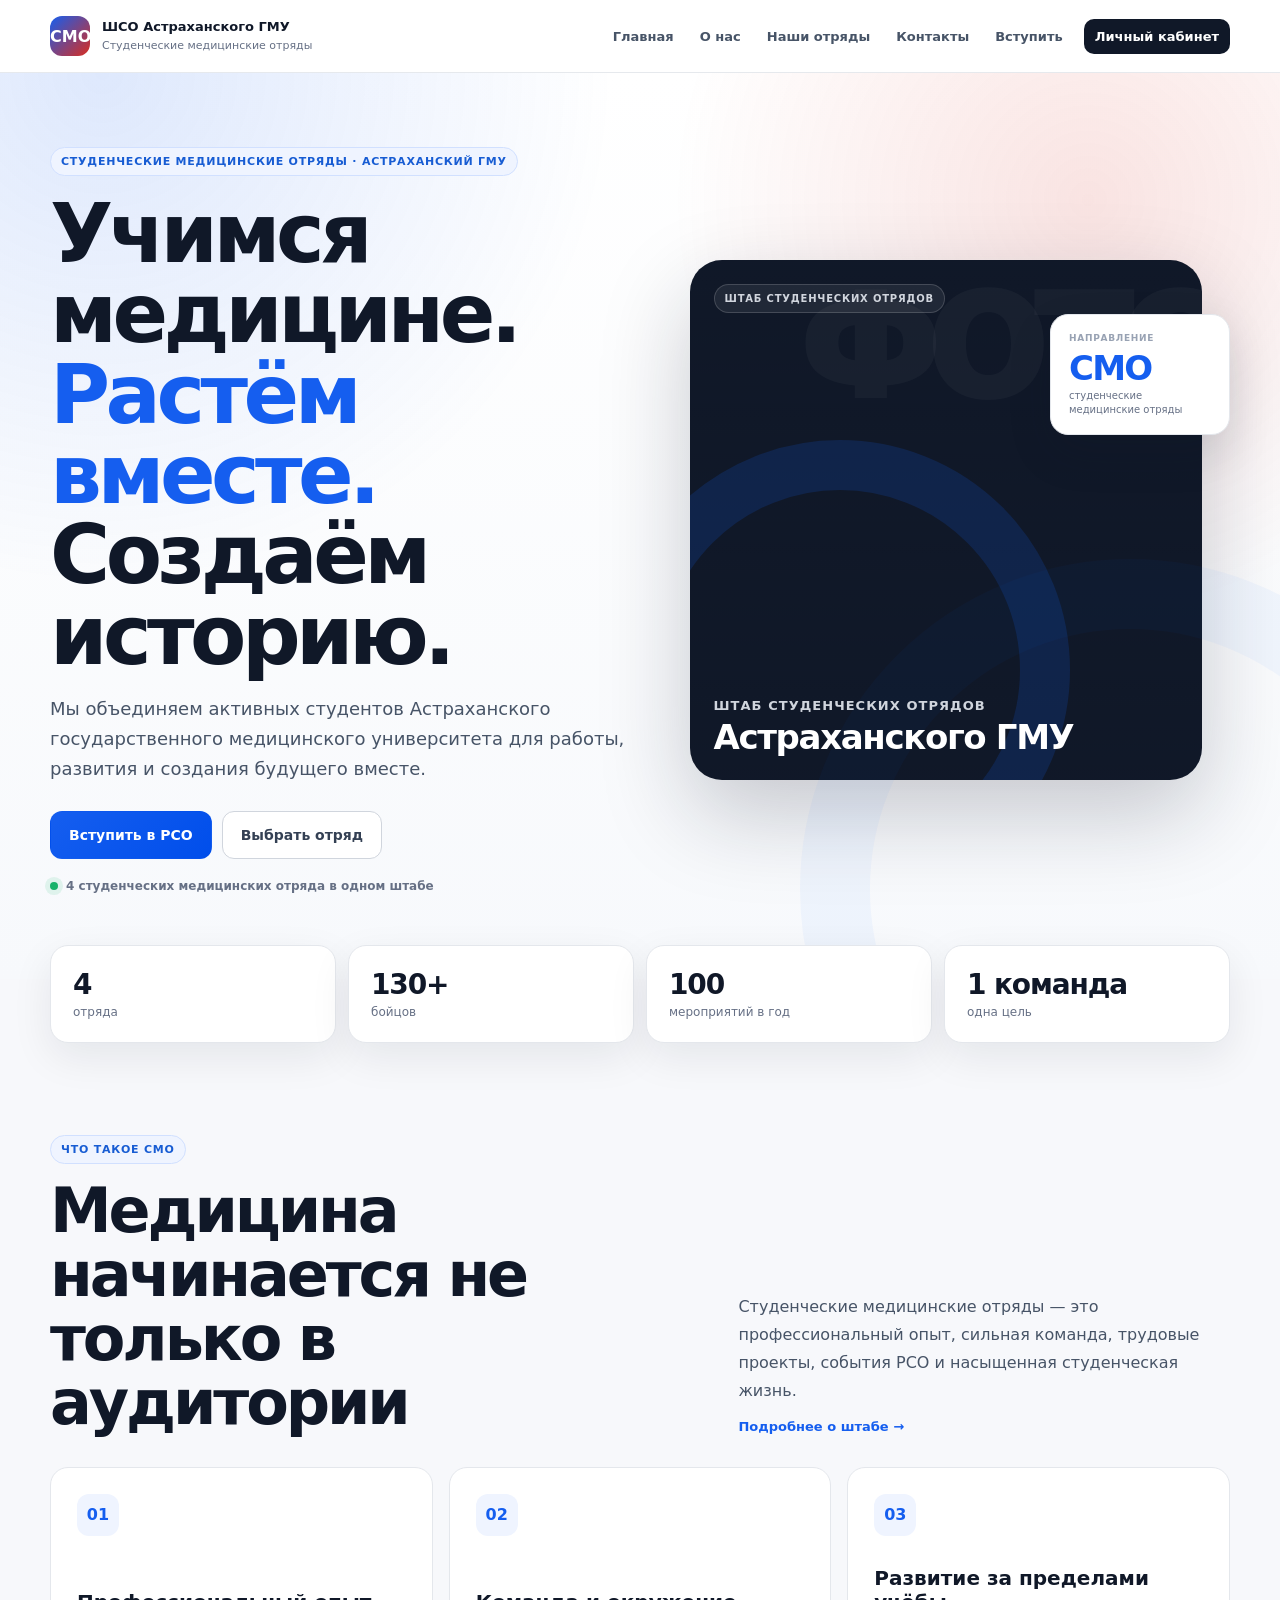
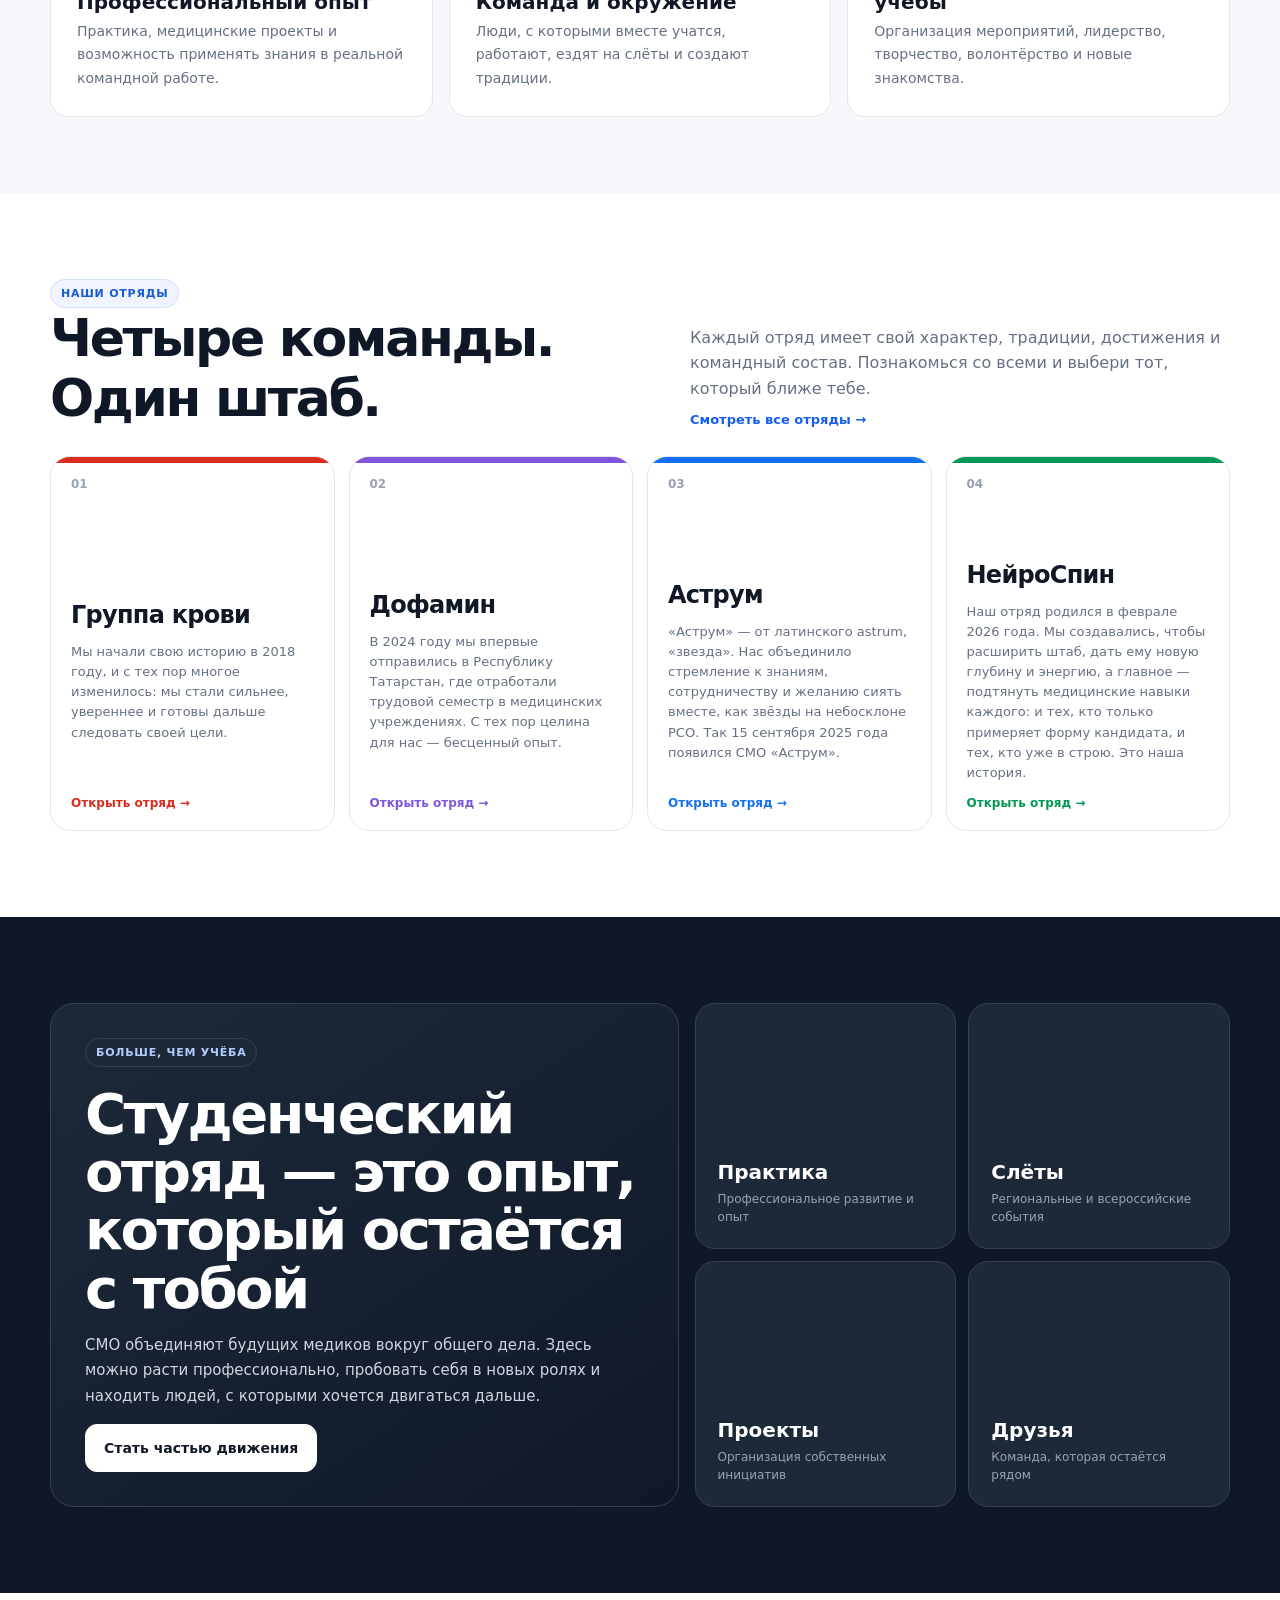
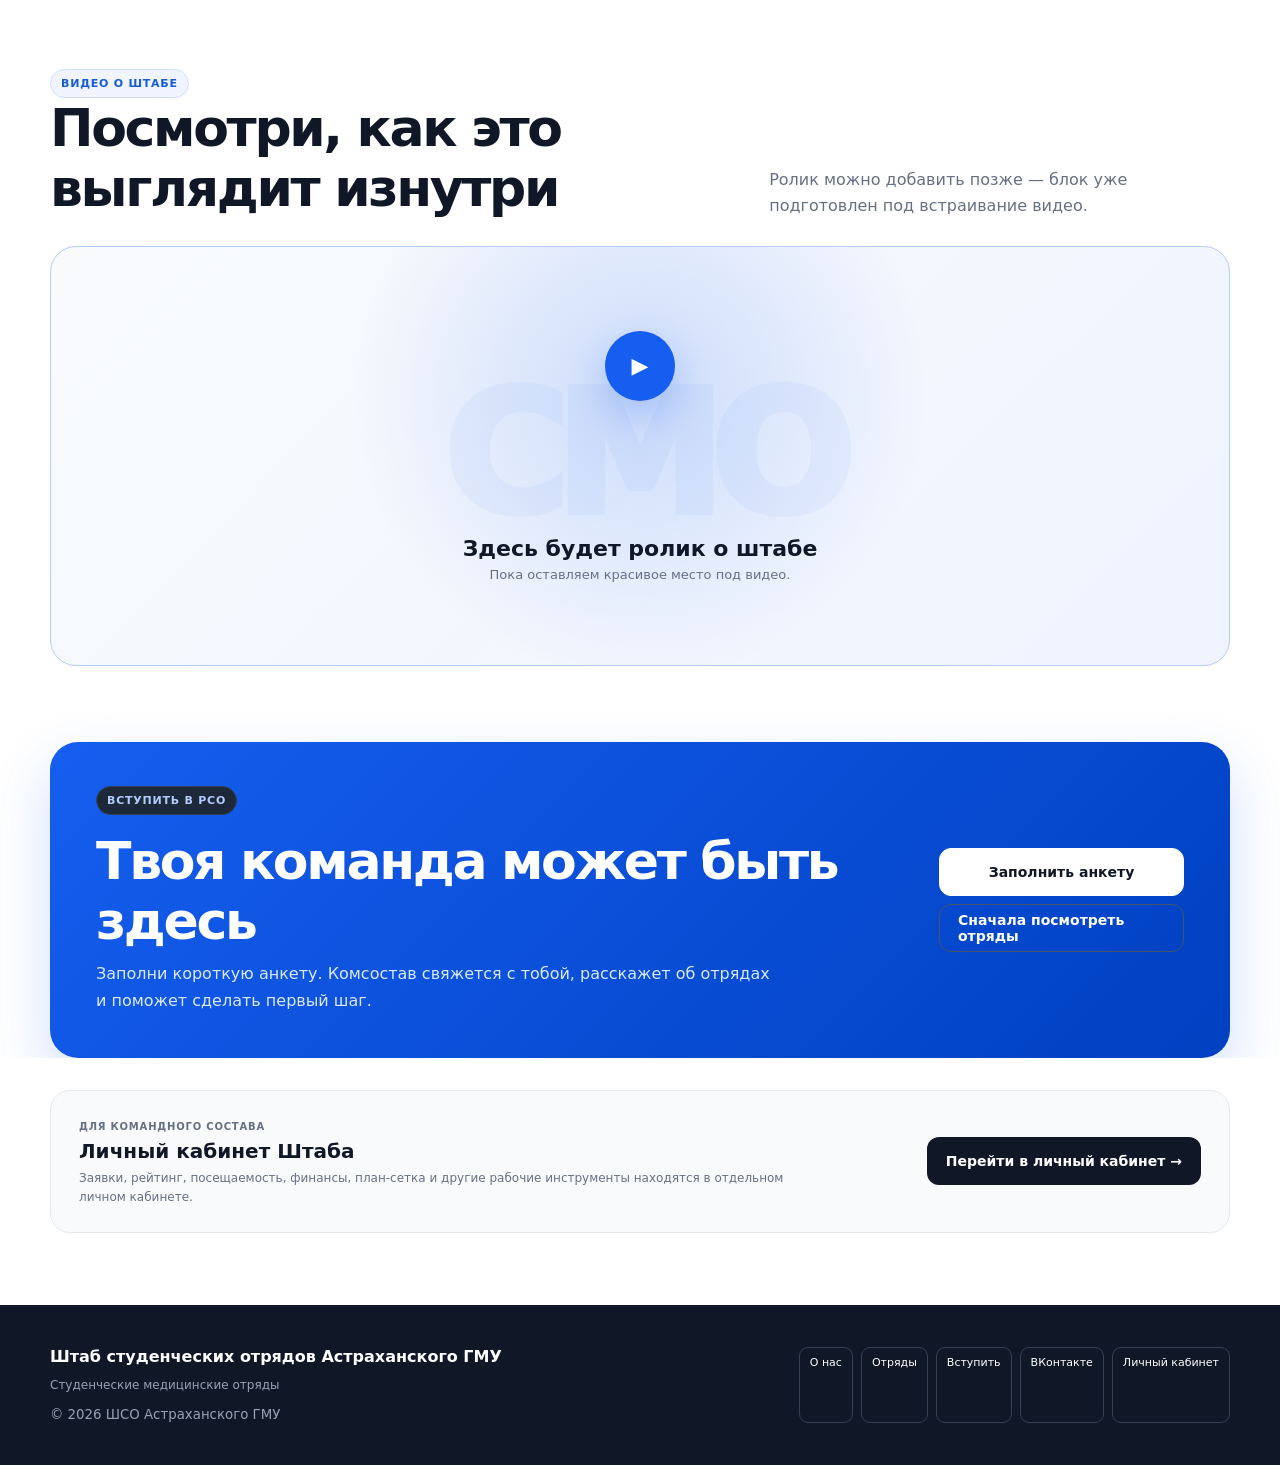
==== index.html @ 5f81020e "Add files via upload" ====
<!doctype html>
<html lang="ru">
<head>
  <meta charset="utf-8">
  <meta name="viewport" content="width=device-width,initial-scale=1">
  <meta name="description" content="Штаб студенческих медицинских отрядов Астраханского ГМУ — четыре отряда, единая команда, профессиональное развитие и насыщенная студенческая жизнь.">
  <title>Штаб студенческих отрядов Астраханского ГМУ</title>
  <link rel="stylesheet" href="style.css">
<link rel="icon" href="assets/favicon.svg"><link rel="manifest" href="site.webmanifest"></head>
<body>
<div id="nav"></div>
<main>
  <section class="hero hero-v2">
    <div class="container hero-grid hero-grid-v2">
      <div class="hero-copy">
        <span class="eyebrow">Студенческие медицинские отряды · Астраханский ГМУ</span>
        <h1>Учимся медицине.<br><span>Растём вместе.</span><br>Создаём историю.</h1>
        <p id="heroText"></p>
        <div class="actions">
          <a class="btn btn-primary" href="join.html">Вступить в РСО</a>
          <a class="btn btn-secondary" href="teams.html">Выбрать отряд</a>
        </div>
        <div class="hero-note">
          <span class="hero-note-dot"></span>
          <span>4 студенческих медицинских отряда в одном штабе</span>
        </div>
      </div>

      <div class="hero-visual" aria-label="Главная фотография штаба">
        <div class="hero-photo-placeholder">
          <div class="hero-photo-badge">Штаб студенческих отрядов</div>
          <div class="hero-photo-copy">
            <span>Штаб студенческих отрядов</span>
            <strong>Астраханского ГМУ</strong>
          </div>
        </div>
        <div class="hero-floating-card">
          <span>Направление</span>
          <strong>СМО</strong>
          <small>студенческие медицинские отряды</small>
        </div>
      </div>
    </div>
  </section>

  <section class="stats-wrap">
    <div class="container">
      <div id="stats" class="stats"></div>
    </div>
  </section>

  <section class="section intro-section">
    <div class="container intro-grid">
      <div>
        <span class="eyebrow">Что такое СМО</span>
        <h2 class="display-title">Медицина начинается не только в аудитории</h2>
      </div>
      <div class="intro-copy">
        <p id="aboutShort"></p>
        <a class="text-link" href="about.html">Подробнее о штабе →</a>
      </div>
    </div>

    <div class="container">
      <div class="feature-grid feature-grid-v2">
        <article class="feature feature-v2">
          <div class="icon">01</div>
          <h3>Профессиональный опыт</h3>
          <p>Практика, медицинские проекты и возможность применять знания в реальной командной работе.</p>
        </article>
        <article class="feature feature-v2">
          <div class="icon">02</div>
          <h3>Команда и окружение</h3>
          <p>Люди, с которыми вместе учатся, работают, ездят на слёты и создают традиции.</p>
        </article>
        <article class="feature feature-v2">
          <div class="icon">03</div>
          <h3>Развитие за пределами учёбы</h3>
          <p>Организация мероприятий, лидерство, творчество, волонтёрство и новые знакомства.</p>
        </article>
      </div>
    </div>
  </section>

  <section class="section white teams-home-section">
    <div class="container">
      <div class="section-head section-head-v2">
        <div>
          <span class="eyebrow">Наши отряды</span>
          <h2>Четыре команды.<br>Один штаб.</h2>
        </div>
        <div>
          <p>Каждый отряд имеет свой характер, традиции, достижения и командный состав. Познакомься со всеми и выбери тот, который ближе тебе.</p>
          <a class="text-link" href="teams.html">Смотреть все отряды →</a>
        </div>
      </div>
      <div id="teams" class="cards home-team-cards"></div>
    </div>
  </section>

  <section class="section values-section">
    <div class="container values-grid">
      <div class="values-panel values-main">
        <span class="eyebrow eyebrow-dark">Больше, чем учёба</span>
        <h2>Студенческий отряд — это опыт, который остаётся с тобой</h2>
        <p>СМО объединяют будущих медиков вокруг общего дела. Здесь можно расти профессионально, пробовать себя в новых ролях и находить людей, с которыми хочется двигаться дальше.</p>
        <a class="btn btn-light" href="join.html">Стать частью движения</a>
      </div>
      <div class="values-mini-grid">
        <div class="value-mini"><strong>Практика</strong><span>Профессиональное развитие и опыт</span></div>
        <div class="value-mini"><strong>Слёты</strong><span>Региональные и всероссийские события</span></div>
        <div class="value-mini"><strong>Проекты</strong><span>Организация собственных инициатив</span></div>
        <div class="value-mini"><strong>Друзья</strong><span>Команда, которая остаётся рядом</span></div>
      </div>
    </div>
  </section>

  <section class="section white">
    <div class="container">
      <div class="section-head section-head-v2">
        <div>
          <span class="eyebrow">Видео о штабе</span>
          <h2>Посмотри, как это выглядит изнутри</h2>
        </div>
        <p>Ролик можно добавить позже — блок уже подготовлен под встраивание видео.</p>
      </div>
      <div id="videoArea" class="video-box video-box-v2">
        <div class="video-play">▶</div>
        <div>
          <strong>Здесь будет ролик о штабе</strong>
          <span>Пока оставляем красивое место под видео.</span>
        </div>
      </div>
    </div>
  </section>

  <section class="section join-cta-section">
    <div class="container join-cta">
      <div>
        <span class="eyebrow eyebrow-dark">Вступить в РСО</span>
        <h2>Твоя команда может быть здесь</h2>
        <p>Заполни короткую анкету. Комсостав свяжется с тобой, расскажет об отрядах и поможет сделать первый шаг.</p>
      </div>
      <div class="join-cta-actions">
        <a class="btn btn-light" href="join.html">Заполнить анкету</a>
        <a class="btn btn-outline-light" href="teams.html">Сначала посмотреть отряды</a>
      </div>
    </div>
  </section>

  <section class="section staff-cabinet-section">
    <div class="container staff-cabinet">
      <div>
        <span class="staff-cabinet-kicker">Для командного состава</span>
        <h3>Личный кабинет Штаба</h3>
        <p>Заявки, рейтинг, посещаемость, финансы, план-сетка и другие рабочие инструменты находятся в отдельном личном кабинете.</p>
      </div>
      <a id="cabinetHomeLink" class="btn btn-dark" href="#" target="_blank">Перейти в личный кабинет →</a>
    </div>
  </section>
</main>
<div id="footer"></div>
<script src="data.js"></script>
<script src="app.js"></script>
<script>
renderShell('home');
document.getElementById('heroText').textContent=SITE_DATA.site.heroText;
document.getElementById('aboutShort').textContent=SITE_DATA.site.aboutShort;
document.getElementById('cabinetHomeLink').href=SITE_DATA.site.cabinetUrl;
renderStats('stats',SITE_DATA.stats);
renderTeams('teams');
applyHeroImage();
renderVideo();
</script>
</body>
</html>
---- style.css ----
:root{--bg:#f7f8fb;--surface:#fff;--text:#101828;--muted:#667085;--line:#e4e7ec;--primary:#155eef;--primary2:#004eeb;--red:#d92d20;--radius:20px;--shadow:0 14px 40px rgba(16,24,40,.08)}*{box-sizing:border-box}html{scroll-behavior:smooth}body{margin:0;font-family:Inter,ui-sans-serif,system-ui,-apple-system,BlinkMacSystemFont,"Segoe UI",sans-serif;color:var(--text);background:var(--bg)}a{text-decoration:none;color:inherit}img{max-width:100%;display:block}.container{width:min(1180px,calc(100% - 32px));margin:0 auto}.nav{position:sticky;top:0;z-index:50;background:rgba(255,255,255,.92);backdrop-filter:blur(16px);border-bottom:1px solid rgba(228,231,236,.9)}.nav-inner{min-height:72px;display:flex;align-items:center;gap:24px}.brand{display:flex;align-items:center;gap:12px;min-width:260px}.brand-mark{width:40px;height:40px;border-radius:12px;display:grid;place-items:center;background:linear-gradient(135deg,#155eef,#d92d20);color:#fff;font-weight:900}.brand-copy b{display:block;font-size:13px}.brand-copy span{font-size:11px;color:var(--muted)}.nav-links{display:flex;align-items:center;gap:4px;margin-left:auto}.nav-links a{padding:10px 11px;border-radius:10px;font-size:13px;font-weight:650;color:#475467}.nav-links a:hover{background:#f2f4f7}.nav-links .cabinet{background:#101828;color:#fff;margin-left:6px}.nav-toggle{display:none;margin-left:auto;border:0;background:#f2f4f7;border-radius:10px;padding:10px 12px;font-weight:800}.hero{position:relative;overflow:hidden;padding:88px 0 72px;background:radial-gradient(circle at 80% 20%,rgba(217,45,32,.15),transparent 28rem),radial-gradient(circle at 10% 0,rgba(21,94,239,.18),transparent 30rem),linear-gradient(180deg,#fff,#f6f8fc)}.hero:after{content:"";position:absolute;width:520px;height:520px;border:70px solid rgba(21,94,239,.04);border-radius:50%;right:-180px;bottom:-240px}.eyebrow{display:inline-flex;gap:8px;align-items:center;padding:7px 10px;border:1px solid #d1e0ff;background:#eff4ff;border-radius:999px;color:#175cd3;font-size:11px;font-weight:800;text-transform:uppercase;letter-spacing:.07em}.hero-grid{display:grid;grid-template-columns:1.1fr .9fr;gap:42px;align-items:center}.hero h1{font-size:clamp(44px,7vw,82px);line-height:.98;letter-spacing:-.055em;margin:18px 0 18px;max-width:820px}.hero h1 span{color:var(--primary)}.hero p{max-width:720px;font-size:18px;line-height:1.65;color:#475467}.actions{display:flex;flex-wrap:wrap;gap:10px;margin-top:28px}.btn{display:inline-flex;align-items:center;justify-content:center;min-height:48px;padding:0 18px;border-radius:12px;font-size:14px;font-weight:800;border:1px solid transparent;cursor:pointer}.btn-primary{background:linear-gradient(135deg,var(--primary),var(--primary2));color:#fff}.btn-secondary{background:#fff;border-color:#d0d5dd;color:#344054}.hero-panel{position:relative;z-index:1;min-height:420px;padding:24px;border-radius:30px;background:linear-gradient(145deg,#101828,#1d2939);box-shadow:0 30px 80px rgba(16,24,40,.18);color:#fff;display:flex;flex-direction:column;justify-content:flex-end;overflow:hidden}.hero-panel:before{content:"СМО";position:absolute;top:18px;right:20px;font-size:120px;font-weight:950;line-height:1;color:rgba(255,255,255,.05);letter-spacing:-.08em}.hero-panel .mini{font-size:12px;color:#98a2b3;text-transform:uppercase;letter-spacing:.09em;font-weight:800}.hero-panel h3{font-size:30px;margin:6px 0 8px}.hero-panel p{font-size:14px;color:#d0d5dd;margin:0}.stats{display:grid;grid-template-columns:repeat(4,1fr);gap:12px;margin-top:-26px;position:relative;z-index:2}.stat{padding:22px;border:1px solid var(--line);border-radius:18px;background:#fff;box-shadow:var(--shadow)}.stat strong{display:block;font-size:28px;letter-spacing:-.04em}.stat span{font-size:12px;color:var(--muted)}.section{padding:76px 0}.section.white{background:#fff}.section-head{display:flex;align-items:flex-end;justify-content:space-between;gap:20px;margin-bottom:28px}.section-head h2,.page-hero h1{margin:0;font-size:clamp(32px,5vw,52px);letter-spacing:-.045em}.section-head p{max-width:580px;margin:0;color:var(--muted);line-height:1.6}.cards{display:grid;grid-template-columns:repeat(4,1fr);gap:14px}.team-card{position:relative;min-height:330px;padding:20px;border-radius:20px;background:#fff;border:1px solid var(--line);overflow:hidden;display:flex;flex-direction:column;justify-content:space-between;transition:.18s ease}.team-card:hover{transform:translateY(-4px);box-shadow:var(--shadow)}.team-card:before{content:"";position:absolute;inset:0 0 auto;height:6px;background:var(--accent,#155eef)}.team-card .num{font-size:12px;color:#98a2b3;font-weight:800}.team-card h3{font-size:24px;margin:70px 0 8px;letter-spacing:-.03em}.team-card p{font-size:13px;color:var(--muted);line-height:1.55}.team-card .open{font-size:12px;font-weight:800;color:var(--accent,#155eef)}.feature-grid{display:grid;grid-template-columns:repeat(3,1fr);gap:14px}.feature{padding:22px;border-radius:18px;border:1px solid var(--line);background:#fff}.feature .icon{width:42px;height:42px;border-radius:12px;display:grid;place-items:center;background:#eff4ff;color:#155eef;font-weight:900}.feature h3{margin:14px 0 6px;font-size:17px}.feature p{margin:0;color:var(--muted);font-size:13px;line-height:1.55}.video-box{min-height:360px;border-radius:26px;border:1px dashed #b2ccff;background:linear-gradient(135deg,#eff4ff,#fff);display:grid;place-items:center;text-align:center;padding:24px}.video-box strong{font-size:22px}.video-box span{display:block;margin-top:6px;color:var(--muted);font-size:13px}.page-hero{padding:68px 0 44px;background:linear-gradient(180deg,#fff,#f7f8fb)}.page-hero p{max-width:760px;color:var(--muted);font-size:16px;line-height:1.65}.staff-grid{display:grid;grid-template-columns:repeat(3,1fr);gap:14px}.person{border:1px solid var(--line);border-radius:18px;background:#fff;overflow:hidden}.person img{width:100%;aspect-ratio:4/3;object-fit:cover;background:#f2f4f7}.person-body{padding:16px}.person-body strong{display:block}.person-body span{font-size:12px;color:var(--muted)}.contact-grid{display:grid;grid-template-columns:1fr 1fr;gap:16px}.contact-card{padding:24px;border:1px solid var(--line);border-radius:18px;background:#fff}.contact-card h3{margin-top:0}.contact-card p{color:var(--muted);line-height:1.6}.join-layout{display:grid;grid-template-columns:.8fr 1.2fr;gap:18px;align-items:start}.join-info{padding:28px;border-radius:22px;background:#101828;color:#fff}.join-info p{color:#d0d5dd;line-height:1.65}.join-form{padding:24px;border-radius:22px;background:#fff;border:1px solid var(--line)}.form-grid{display:grid;grid-template-columns:1fr 1fr;gap:12px}.field{display:grid;gap:6px}.field.full{grid-column:1/-1}.field label{font-size:11px;font-weight:800;color:#475467}.field input,.field select,.field textarea{width:100%;border:1px solid #d0d5dd;border-radius:10px;padding:12px 13px;font:inherit;background:#fff}.field textarea{min-height:110px;resize:vertical}.form-note{margin-top:10px;font-size:11px;color:#98a2b3}.team-hero{padding:62px 0;background:linear-gradient(180deg,#fff,#f7f8fb)}.team-kicker{font-size:12px;font-weight:900;color:var(--accent);text-transform:uppercase;letter-spacing:.08em}.team-hero h1{font-size:clamp(46px,7vw,78px);margin:8px 0 12px;letter-spacing:-.055em}.team-hero p{max-width:780px;color:var(--muted);font-size:16px;line-height:1.6}.achievement-list{display:grid;gap:8px}.achievement{padding:14px 16px;border:1px solid var(--line);border-radius:12px;background:#fff;font-weight:650}.gallery{display:grid;grid-template-columns:2fr 1fr 1fr;gap:10px}.gallery div{min-height:220px;border-radius:16px;background:linear-gradient(135deg,#e9edf5,#f8fafc);border:1px dashed #cfd4dc;display:grid;place-items:center;color:#98a2b3;font-size:12px}.gallery div:first-child{grid-row:span 2;min-height:450px}.footer{padding:42px 0;background:#101828;color:#fff}.footer-grid{display:flex;justify-content:space-between;gap:24px}.footer p{color:#98a2b3;font-size:12px;max-width:520px}.footer-links{display:flex;flex-wrap:wrap;gap:8px}.footer-links a{padding:8px 10px;border:1px solid #344054;border-radius:9px;font-size:11px}.notice{padding:12px 14px;border-radius:10px;background:#fffaeb;border:1px solid #fedf89;color:#b54708;font-size:12px;margin-top:12px}@media(max-width:900px){.nav-links{display:none;position:absolute;top:72px;left:16px;right:16px;padding:10px;background:#fff;border:1px solid var(--line);border-radius:14px;box-shadow:var(--shadow);flex-direction:column;align-items:stretch}.nav-links.open{display:flex}.nav-toggle{display:block}.brand{min-width:0}.hero-grid,.join-layout,.contact-grid{grid-template-columns:1fr}.hero-panel{min-height:320px}.stats,.cards{grid-template-columns:repeat(2,1fr)}.feature-grid,.staff-grid{grid-template-columns:1fr 1fr}.gallery{grid-template-columns:1fr 1fr}.gallery div:first-child{grid-column:1/-1;grid-row:auto;min-height:300px}}@media(max-width:600px){.container{width:min(100% - 20px,1180px)}.nav-inner{min-height:64px}.brand-copy span{display:none}.hero{padding:58px 0 54px}.hero h1{font-size:48px}.hero p{font-size:16px}.stats{grid-template-columns:1fr 1fr;margin-top:-16px}.stat{padding:16px}.section{padding:54px 0}.section-head{align-items:flex-start;flex-direction:column}.cards,.feature-grid,.staff-grid{grid-template-columns:1fr}.team-card{min-height:260px}.form-grid{grid-template-columns:1fr}.field.full{grid-column:auto}.footer-grid{flex-direction:column}.gallery{grid-template-columns:1fr}.gallery div:first-child{grid-column:auto}.nav-links{top:64px}.hero-panel h3{font-size:24px}}

/* =========================================================
   HOMEPAGE V2
   ========================================================= */
.hero-v2{padding:74px 0 86px;background:radial-gradient(circle at 85% 14%,rgba(217,45,32,.13),transparent 26rem),radial-gradient(circle at 8% 0,rgba(21,94,239,.14),transparent 32rem),linear-gradient(180deg,#fff 0%,#f7f9fc 100%)}
.hero-grid-v2{grid-template-columns:1.04fr .96fr;gap:54px}
.hero-copy{position:relative;z-index:2}
.hero-v2 h1{font-size:clamp(48px,6.5vw,82px);max-width:880px}
.hero-note{display:flex;align-items:center;gap:8px;margin-top:20px;color:#667085;font-size:12px;font-weight:650}
.hero-note-dot{width:8px;height:8px;border-radius:50%;background:#17b26a;box-shadow:0 0 0 5px rgba(23,178,106,.11)}
.hero-visual{position:relative;min-height:520px}
.hero-photo-placeholder{position:absolute;inset:0 28px 0 0;border-radius:32px;overflow:hidden;background:linear-gradient(145deg,rgba(16,24,40,.88),rgba(29,41,57,.76)),radial-gradient(circle at 78% 20%,rgba(217,45,32,.5),transparent 24rem),linear-gradient(135deg,#344054,#101828);box-shadow:0 34px 90px rgba(16,24,40,.22);display:flex;flex-direction:column;justify-content:space-between;padding:24px;color:#fff}
.hero-photo-placeholder:before{content:"ФОТО";position:absolute;right:-24px;top:20px;font-size:140px;font-weight:950;line-height:1;letter-spacing:-.08em;color:rgba(255,255,255,.035)}
.hero-photo-placeholder:after{content:"";position:absolute;left:-80px;bottom:-120px;width:360px;height:360px;border:50px solid rgba(21,94,239,.17);border-radius:50%}
.hero-photo-badge{position:relative;z-index:2;align-self:flex-start;padding:8px 10px;border:1px solid rgba(255,255,255,.16);border-radius:999px;background:rgba(255,255,255,.07);font-size:10px;font-weight:800;text-transform:uppercase;letter-spacing:.08em;color:#d0d5dd}
.hero-photo-copy{position:relative;z-index:2}
.hero-photo-copy span{display:block;color:#d0d5dd;font-size:13px;text-transform:uppercase;letter-spacing:.08em;font-weight:750}
.hero-photo-copy strong{display:block;margin-top:6px;font-size:34px;line-height:1.08;letter-spacing:-.04em;max-width:380px}
.hero-floating-card{position:absolute;right:0;top:54px;z-index:4;width:180px;padding:18px;border-radius:18px;background:#fff;border:1px solid #e4e7ec;box-shadow:0 18px 45px rgba(16,24,40,.12)}
.hero-floating-card span{display:block;color:#98a2b3;font-size:9px;text-transform:uppercase;letter-spacing:.08em;font-weight:800}
.hero-floating-card strong{display:block;margin:5px 0 1px;font-size:34px;letter-spacing:-.05em;color:#155eef}
.hero-floating-card small{display:block;color:#667085;font-size:10px;line-height:1.35}
.stats-wrap{position:relative;z-index:5;margin-top:-34px}
.stats-wrap .stats{margin-top:0}
.intro-section{padding-top:92px}
.intro-grid{display:grid;grid-template-columns:1fr .8fr;gap:74px;align-items:end;margin-bottom:32px}
.display-title{margin:15px 0 0;font-size:clamp(36px,5.4vw,62px);line-height:1.03;letter-spacing:-.05em;max-width:780px}
.intro-copy p{margin:0;color:#475467;font-size:16px;line-height:1.75}
.text-link{display:inline-flex;margin-top:14px;color:#155eef;font-size:13px;font-weight:800}
.feature-grid-v2{gap:16px}
.feature-v2{min-height:250px;padding:26px;display:flex;flex-direction:column}
.feature-v2 h3{font-size:20px;margin-top:26px}
.feature-v2 p{font-size:14px;line-height:1.65}
.feature-v2 .icon{margin-bottom:auto}
.section-head-v2>div:last-child{max-width:540px}
.section-head-v2 .text-link{margin-top:10px}
.home-team-cards .team-card{min-height:360px}
.teams-home-section{padding-top:86px;padding-bottom:86px}
.values-section{padding:86px 0;background:#101828;color:#fff}
.values-grid{display:grid;grid-template-columns:1.08fr .92fr;gap:16px}
.values-panel{border-radius:24px}
.values-main{padding:34px;background:linear-gradient(145deg,#1d2939,#101828);border:1px solid #344054}
.values-main h2{margin:18px 0 14px;font-size:clamp(34px,4.8vw,56px);line-height:1.04;letter-spacing:-.045em;max-width:720px}
.values-main p{max-width:640px;color:#d0d5dd;font-size:15px;line-height:1.7}
.eyebrow-dark{border-color:#344054;background:#1d2939;color:#b2ccff}
.btn-light{background:#fff;color:#101828;border-color:#fff}
.btn-outline-light{border-color:#475467;color:#fff;background:transparent}
.values-mini-grid{display:grid;grid-template-columns:1fr 1fr;gap:12px}
.value-mini{min-height:160px;padding:22px;border:1px solid #344054;border-radius:20px;background:#1d2939;display:flex;flex-direction:column;justify-content:flex-end}
.value-mini strong{font-size:20px}
.value-mini span{display:block;margin-top:6px;color:#98a2b3;font-size:12px;line-height:1.5}
.video-box-v2{min-height:420px;position:relative;overflow:hidden;background:radial-gradient(circle at 50% 35%,rgba(21,94,239,.18),transparent 18rem),linear-gradient(135deg,#f8fafc,#eff4ff);border-style:solid}
.video-box-v2:before{content:"СМО";position:absolute;font-size:170px;font-weight:950;letter-spacing:-.08em;color:rgba(21,94,239,.045)}
.video-box-v2>div{position:relative;z-index:2}
.video-play{width:70px;height:70px;margin:0 auto 16px;border-radius:50%;display:grid;place-items:center;background:#155eef;color:#fff;font-size:22px;box-shadow:0 14px 34px rgba(21,94,239,.22)}
.join-cta-section{padding:0;background:#fff}
.join-cta{padding:44px 46px;border-radius:28px;background:linear-gradient(135deg,#155eef,#0040c1);color:#fff;display:flex;align-items:center;justify-content:space-between;gap:40px;box-shadow:0 24px 60px rgba(21,94,239,.2)}
.join-cta h2{margin:16px 0 10px;font-size:clamp(34px,4.5vw,52px);letter-spacing:-.045em}
.join-cta p{max-width:680px;margin:0;color:#dbeafe;line-height:1.65}
.join-cta-actions{display:flex;flex-direction:column;gap:8px;min-width:245px}
.staff-cabinet-section{padding:32px 0 72px;background:#fff}
.staff-cabinet{display:flex;align-items:center;justify-content:space-between;gap:28px;padding:24px 28px;border:1px solid #e4e7ec;border-radius:20px;background:#f9fafb}
.staff-cabinet-kicker{font-size:10px;font-weight:800;text-transform:uppercase;letter-spacing:.08em;color:#667085}
.staff-cabinet h3{margin:5px 0 6px;font-size:20px}
.staff-cabinet p{max-width:720px;margin:0;color:#667085;font-size:12px;line-height:1.6}
.btn-dark{background:#101828;color:#fff;white-space:nowrap}
@media(max-width:900px){.hero-grid-v2,.intro-grid,.values-grid{grid-template-columns:1fr}.hero-visual{min-height:420px}.hero-photo-placeholder{inset:0 20px 0 0}.hero-floating-card{top:38px}.intro-grid{gap:24px}.join-cta{align-items:flex-start;flex-direction:column}.join-cta-actions{width:100%;min-width:0;flex-direction:row}.join-cta-actions .btn{flex:1}.staff-cabinet{align-items:flex-start;flex-direction:column}.staff-cabinet .btn{width:100%}}
@media(max-width:600px){.hero-v2{padding-top:48px;padding-bottom:64px}.hero-v2 h1{font-size:45px}.hero-visual{min-height:340px}.hero-photo-placeholder{inset:0;border-radius:22px;padding:18px}.hero-photo-copy strong{font-size:26px}.hero-floating-card{display:none}.stats-wrap{margin-top:-22px}.intro-section{padding-top:72px}.display-title{font-size:38px}.feature-v2{min-height:auto}.home-team-cards .team-card{min-height:270px}.values-mini-grid{grid-template-columns:1fr 1fr}.value-mini{min-height:130px;padding:16px}.video-box-v2{min-height:330px}.join-cta{padding:30px 22px;border-radius:20px}.join-cta-actions{flex-direction:column}.staff-cabinet{padding:20px}.stats-wrap .stats{grid-template-columns:1fr 1fr}}
@media(max-width:420px){.hero-v2 h1{font-size:40px}.values-mini-grid{grid-template-columns:1fr}.stats-wrap .stats{grid-template-columns:1fr 1fr}.stat strong{font-size:24px}}

/* =========================================================
   ABOUT PAGE V2
   ========================================================= */
.about-hero{padding:76px 0 78px;overflow:hidden;background:radial-gradient(circle at 82% 18%,rgba(217,45,32,.12),transparent 25rem),radial-gradient(circle at 10% 0,rgba(21,94,239,.15),transparent 30rem),linear-gradient(180deg,#fff,#f7f9fc)}
.about-hero-grid{display:grid;grid-template-columns:1.05fr .75fr;gap:58px;align-items:center}
.about-hero h1{max-width:760px;margin:18px 0 18px;font-size:clamp(44px,6vw,72px);line-height:1;letter-spacing:-.055em}
.about-hero>div>div:first-child>p{max-width:720px;margin:0;color:#475467;font-size:17px;line-height:1.72}
.about-hero-card{position:relative;min-height:390px;padding:30px;border-radius:28px;overflow:hidden;background:linear-gradient(145deg,#101828,#1d2939);box-shadow:0 28px 70px rgba(16,24,40,.18);color:#fff;display:flex;flex-direction:column;justify-content:flex-end}
.about-hero-card:before{content:"СМО";position:absolute;right:-12px;top:12px;font-size:150px;line-height:1;font-weight:950;letter-spacing:-.09em;color:rgba(255,255,255,.05)}
.about-hero-card:after{content:"";position:absolute;left:-90px;top:-90px;width:260px;height:260px;border:46px solid rgba(21,94,239,.17);border-radius:50%}
.about-hero-kicker{position:relative;z-index:2;color:#98a2b3;font-size:10px;font-weight:800;text-transform:uppercase;letter-spacing:.09em}
.about-hero-card>strong{position:relative;z-index:2;margin-top:auto;font-size:64px;line-height:1;letter-spacing:-.06em;color:#84adff}
.about-hero-card h3{position:relative;z-index:2;margin:8px 0 9px;font-size:23px;line-height:1.18}
.about-hero-card p{position:relative;z-index:2;margin:0;color:#d0d5dd;font-size:13px;line-height:1.6}
.about-stats-wrap{position:relative;z-index:5;margin-top:-34px}
.about-stats-wrap .stats{margin-top:0}
.about-story-section{padding-top:94px}
.about-story-grid{display:grid;grid-template-columns:.9fr 1.1fr;gap:72px;align-items:start;margin-bottom:42px}
.about-title{margin-top:16px}
.about-story-copy{padding-top:6px}
.about-story-copy p{margin:0 0 16px;color:#475467;font-size:16px;line-height:1.75}
.about-story-copy p:last-child{margin-bottom:0}
.about-functions-grid{display:grid;grid-template-columns:repeat(4,1fr);gap:12px}
.about-function-card{min-height:240px;padding:22px;border:1px solid #e4e7ec;border-radius:18px;background:#fff;display:flex;flex-direction:column}
.about-function-card>span{display:inline-flex;align-self:flex-start;padding:5px 7px;border-radius:8px;background:#eff4ff;color:#155eef;font-size:10px;font-weight:850}
.about-function-card h3{margin:auto 0 8px;font-size:18px;line-height:1.25}
.about-function-card p{margin:0;color:#667085;font-size:12px;line-height:1.55}
.about-rso-section{background:#101828;color:#fff}
.about-rso-grid{display:grid;grid-template-columns:.55fr 1.45fr;gap:58px;align-items:center}
.about-rso-mark{font-size:clamp(100px,15vw,200px);font-weight:950;line-height:.8;letter-spacing:-.09em;color:rgba(255,255,255,.08)}
.about-rso-grid h2{margin:16px 0 14px;font-size:clamp(34px,5vw,56px);line-height:1.04;letter-spacing:-.05em}
.about-rso-grid p{max-width:760px;margin:0;color:#d0d5dd;font-size:15px;line-height:1.75}
.about-staff-head{align-items:flex-end}
.staff-grid-four{grid-template-columns:repeat(4,1fr)}
.staff-grid-four .person{transition:transform .16s ease,box-shadow .16s ease}
.staff-grid-four .person:hover{transform:translateY(-3px);box-shadow:var(--shadow)}
.staff-grid-four .person img{aspect-ratio:4/4.5}
.staff-grid-four .person-body{padding:17px}
.staff-grid-four .person-body strong{font-size:15px}
.staff-grid-four .person-body span{display:block;margin-top:4px;line-height:1.4}
.about-photo-note{margin-top:14px;padding:11px 13px;border:1px dashed #d0d5dd;border-radius:10px;color:#667085;background:#f9fafb;font-size:11px}
.about-bottom-section{padding-top:6px}
.about-bottom-cta{padding:36px 40px;border-radius:24px;background:linear-gradient(135deg,#155eef,#0040c1);color:#fff;display:flex;align-items:center;justify-content:space-between;gap:36px}
.about-bottom-cta>div:first-child>span{color:#b2ccff;font-size:10px;font-weight:800;text-transform:uppercase;letter-spacing:.08em}
.about-bottom-cta h2{max-width:700px;margin:8px 0 0;font-size:clamp(28px,4vw,44px);line-height:1.08;letter-spacing:-.04em}
.about-bottom-cta .actions{margin-top:0;min-width:max-content}
@media(max-width:950px){.about-hero-grid,.about-story-grid,.about-rso-grid{grid-template-columns:1fr}.about-hero-card{min-height:320px}.about-story-grid{gap:26px}.about-functions-grid,.staff-grid-four{grid-template-columns:repeat(2,1fr)}.about-rso-mark{display:none}.about-bottom-cta{align-items:flex-start;flex-direction:column}.about-bottom-cta .actions{min-width:0;margin-top:4px}}
@media(max-width:600px){.about-hero{padding:52px 0 62px}.about-hero h1{font-size:44px}.about-hero>div>div:first-child>p{font-size:15px}.about-hero-card{min-height:280px;padding:22px;border-radius:22px}.about-hero-card>strong{font-size:52px}.about-stats-wrap{margin-top:-22px}.about-story-section{padding-top:72px}.about-functions-grid,.staff-grid-four{grid-template-columns:1fr}.about-function-card{min-height:190px}.about-rso-grid h2{font-size:38px}.about-bottom-cta{padding:27px 22px;border-radius:19px}.about-bottom-cta .actions{width:100%;flex-direction:column}.about-bottom-cta .btn{width:100%}}

.person-link{display:inline-block;margin-top:10px;font-size:13px;font-weight:700;text-decoration:none;color:var(--team-accent,#1570ef)}
.empty-note{padding:24px;border:1px dashed #d0d5dd;border-radius:18px;color:#667085;background:#fff}
.muted{color:#667085}

/* ===== FINAL RELEASE ===== */
.hero-photo-placeholder{background-size:cover!important;background-position:center!important;background-color:#101828}
.hero-photo-placeholder .hero-photo-badge,.hero-photo-placeholder .hero-photo-copy{position:relative;z-index:2}
.team-hero-photo{min-height:520px;background-size:cover;background-position:center;display:flex;align-items:center;color:#fff}
.team-hero-photo h1{margin:12px 0;font-size:clamp(48px,8vw,88px);letter-spacing:-.055em}
.team-hero-photo p{max-width:760px;color:#e4e7ec;font-size:17px;line-height:1.7}
.team-hero-photo .btn-secondary{background:rgba(255,255,255,.08);color:#fff;border-color:rgba(255,255,255,.25)}
.team-stats{margin-top:-35px}
.contact-grid-final{grid-template-columns:1fr 1fr;gap:14px}
.contact-card-wide{grid-column:1/-1}
.contact-icon{width:46px;height:46px;border-radius:13px;background:#eff4ff;color:#155eef;display:grid;place-items:center;font-weight:900;margin-bottom:18px}
.join-steps{display:grid;gap:10px;margin-top:22px}
.join-steps>div{display:grid;grid-template-columns:44px 1fr;gap:12px;padding:14px;border:1px solid #e4e7ec;border-radius:13px;background:#fff}
.join-steps b{width:38px;height:38px;border-radius:10px;display:grid;place-items:center;background:#eff4ff;color:#155eef;font-size:11px}
.join-steps strong{display:block;margin-bottom:3px;color:#101828}
.join-steps span{color:#667085;font-size:12px;line-height:1.5}
.consent label{display:flex!important;align-items:flex-start;gap:9px;font-weight:500!important;line-height:1.4}
.consent input{width:18px;min-width:18px;height:18px;min-height:18px;margin:1px 0 0}
.join-submit{width:100%;margin-top:4px}
.form-status{min-height:22px;margin-top:12px;font-size:12px;font-weight:700}
.form-status.success{color:#067647}
.form-status.error{color:#b42318}
.video-embed{position:relative;width:100%;padding-top:56.25%;overflow:hidden;border-radius:24px}
.video-embed iframe{position:absolute;inset:0;width:100%;height:100%;border:0}
.gallery-final{grid-template-columns:2fr 1fr 1fr}
.gallery-placeholder{min-height:230px;background:linear-gradient(145deg,#101828,#344054);color:#667085;border-radius:18px;display:grid;place-items:center;font-size:44px;font-weight:900}
.gallery-placeholder:first-child{grid-row:span 2;min-height:474px}
.footer small{color:#98a2b3}
@media(max-width:700px){
  .contact-grid-final{grid-template-columns:1fr}
  .contact-card-wide{grid-column:auto}
  .team-hero-photo{min-height:430px}
  .team-hero-photo h1{font-size:48px}
  .gallery-final{grid-template-columns:1fr 1fr}
  .gallery-placeholder:first-child{grid-column:1/-1;grid-row:auto;min-height:300px}
}
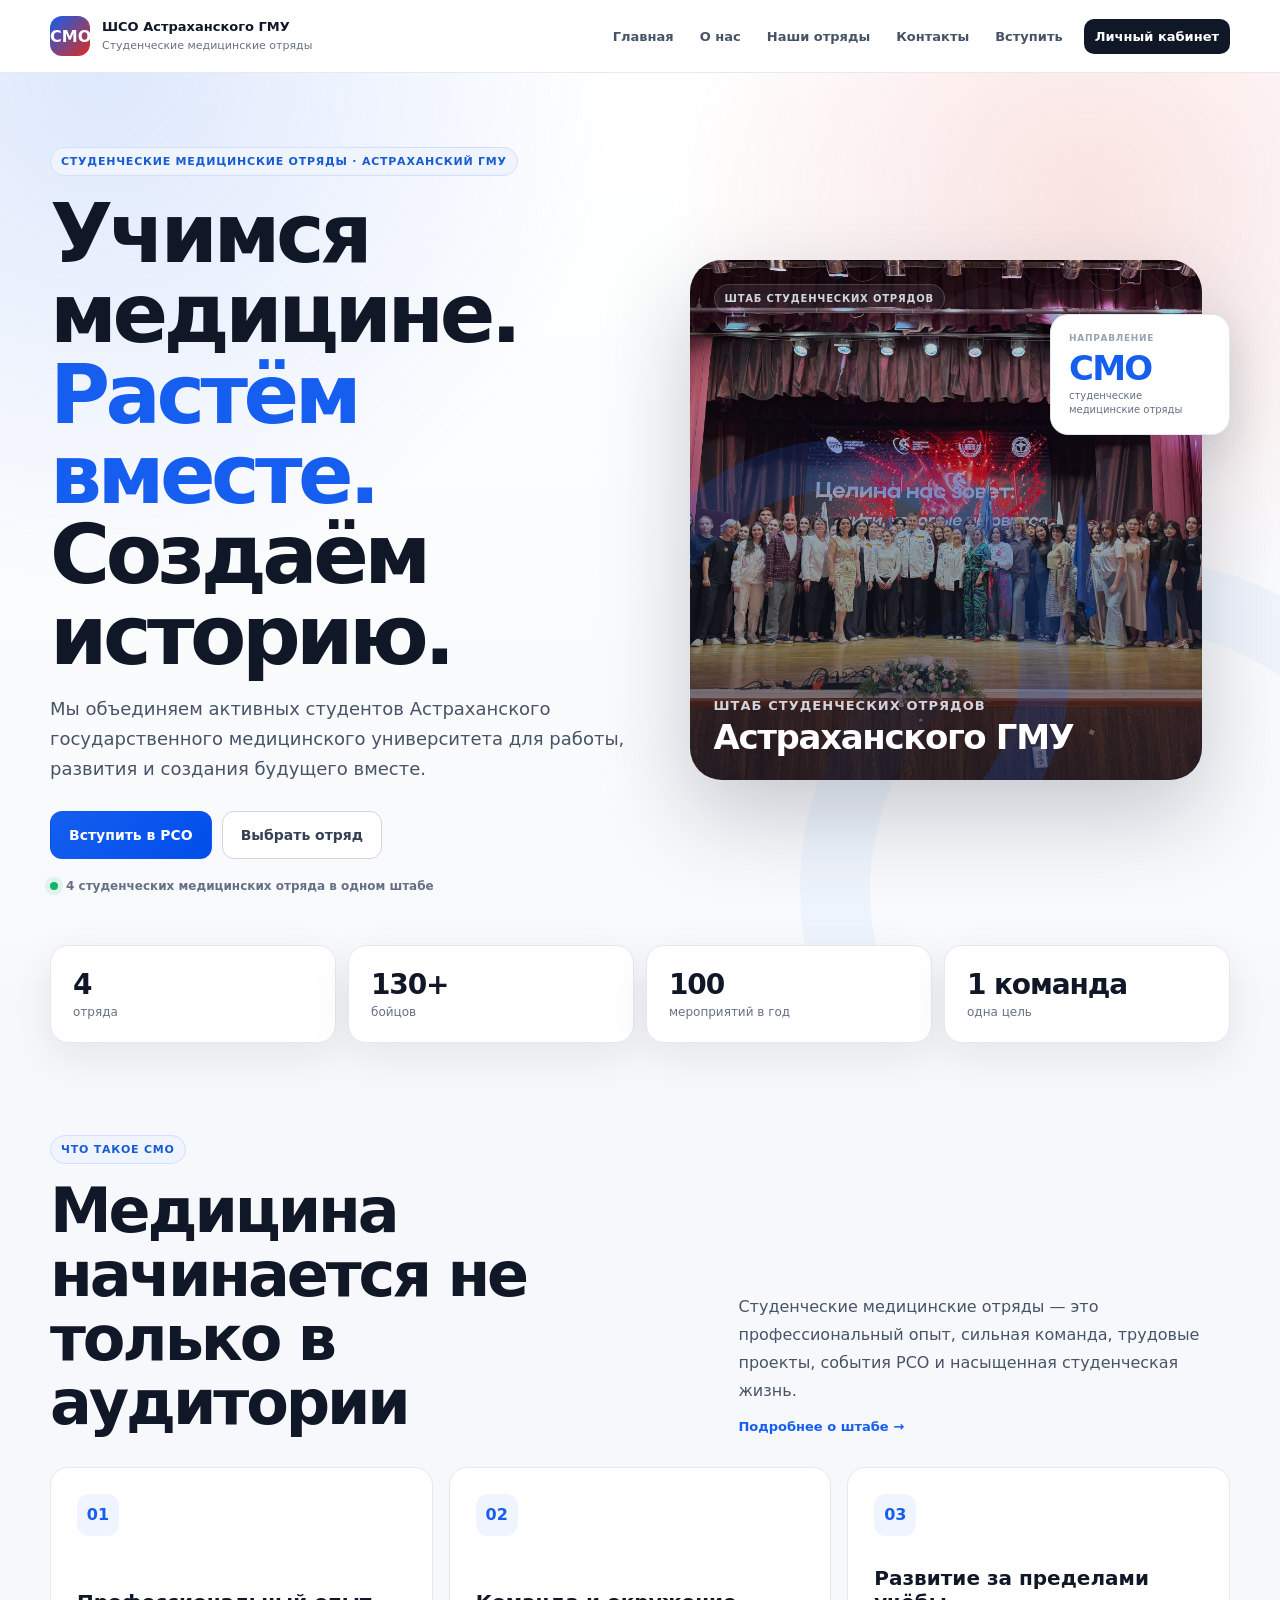
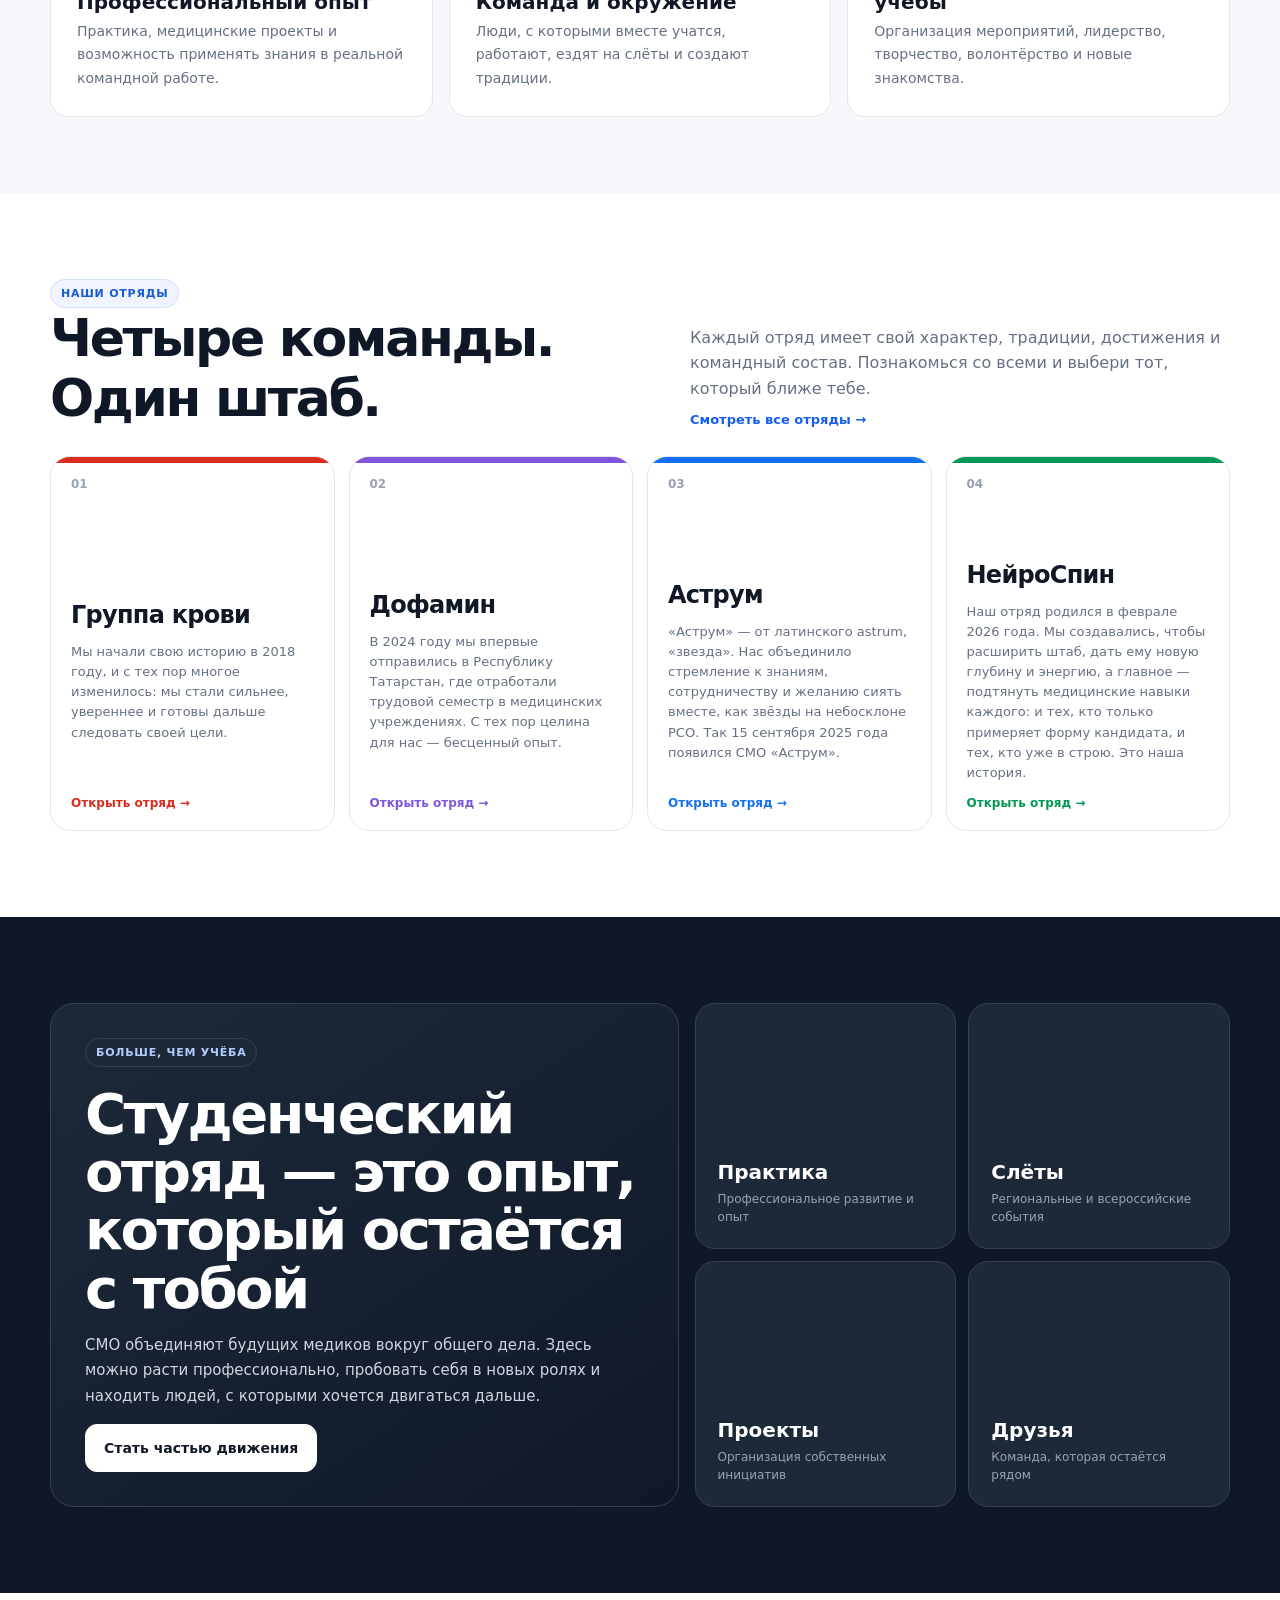
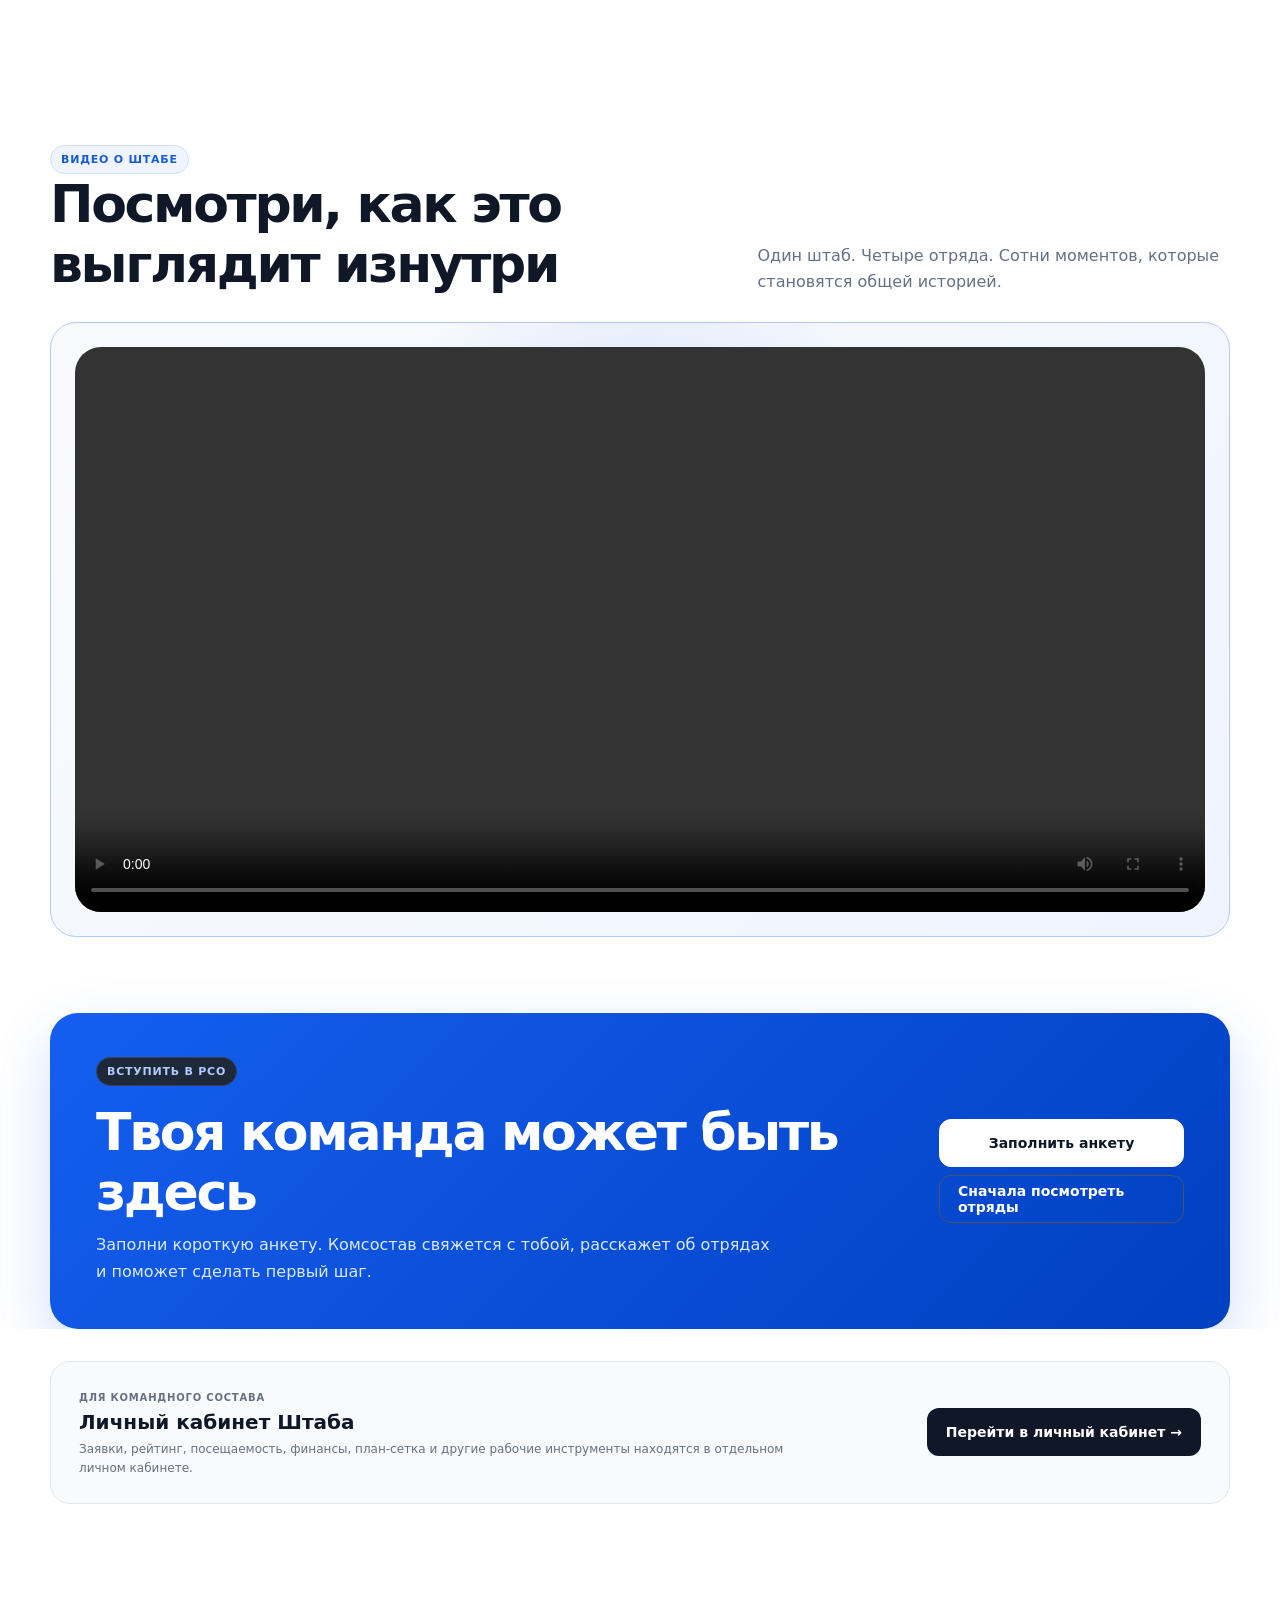
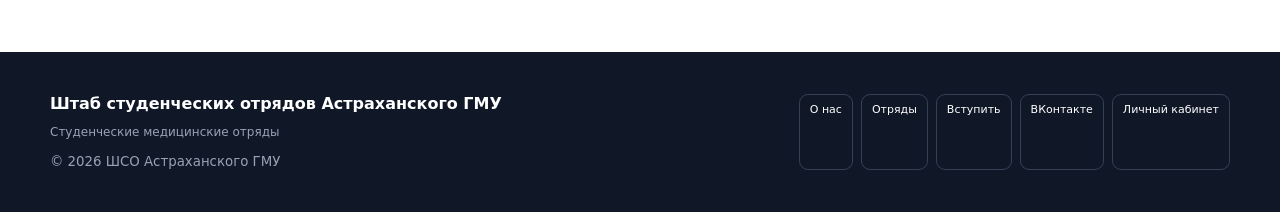
==== commit 2e4e67ed: "Update index.html" ====
--- a/index.html
+++ b/index.html
@@ -116,23 +116,29 @@
   </section>
 
   <section class="section white">
-    <div class="container">
-      <div class="section-head section-head-v2">
-        <div>
-          <span class="eyebrow">Видео о штабе</span>
-          <h2>Посмотри, как это выглядит изнутри</h2>
-        </div>
-        <p>Ролик можно добавить позже — блок уже подготовлен под встраивание видео.</p>
+    <section class="section white">
+  <div class="container">
+    <div class="section-head section-head-v2">
+      <div>
+        <span class="eyebrow">Видео о штабе</span>
+        <h2>Посмотри, как это выглядит изнутри</h2>
       </div>
-      <div id="videoArea" class="video-box video-box-v2">
-        <div class="video-play">▶</div>
-        <div>
-          <strong>Здесь будет ролик о штабе</strong>
-          <span>Пока оставляем красивое место под видео.</span>
-        </div>
-      </div>
+      <p>Один штаб. Четыре отряда. Сотни моментов, которые становятся общей историей.</p>
     </div>
-  </section>
+
+    <div class="video-box video-box-v2">
+      <video
+        controls
+        playsinline
+        preload="metadata"
+        style="width:100%; height:auto; display:block; border-radius:inherit;"
+      >
+        <source src="assets/video/shso.mp4" type="video/mp4">
+        Ваш браузер не поддерживает воспроизведение видео.
+      </video>
+    </div>
+  </div>
+</section>
 
   <section class="section join-cta-section">
     <div class="container join-cta">
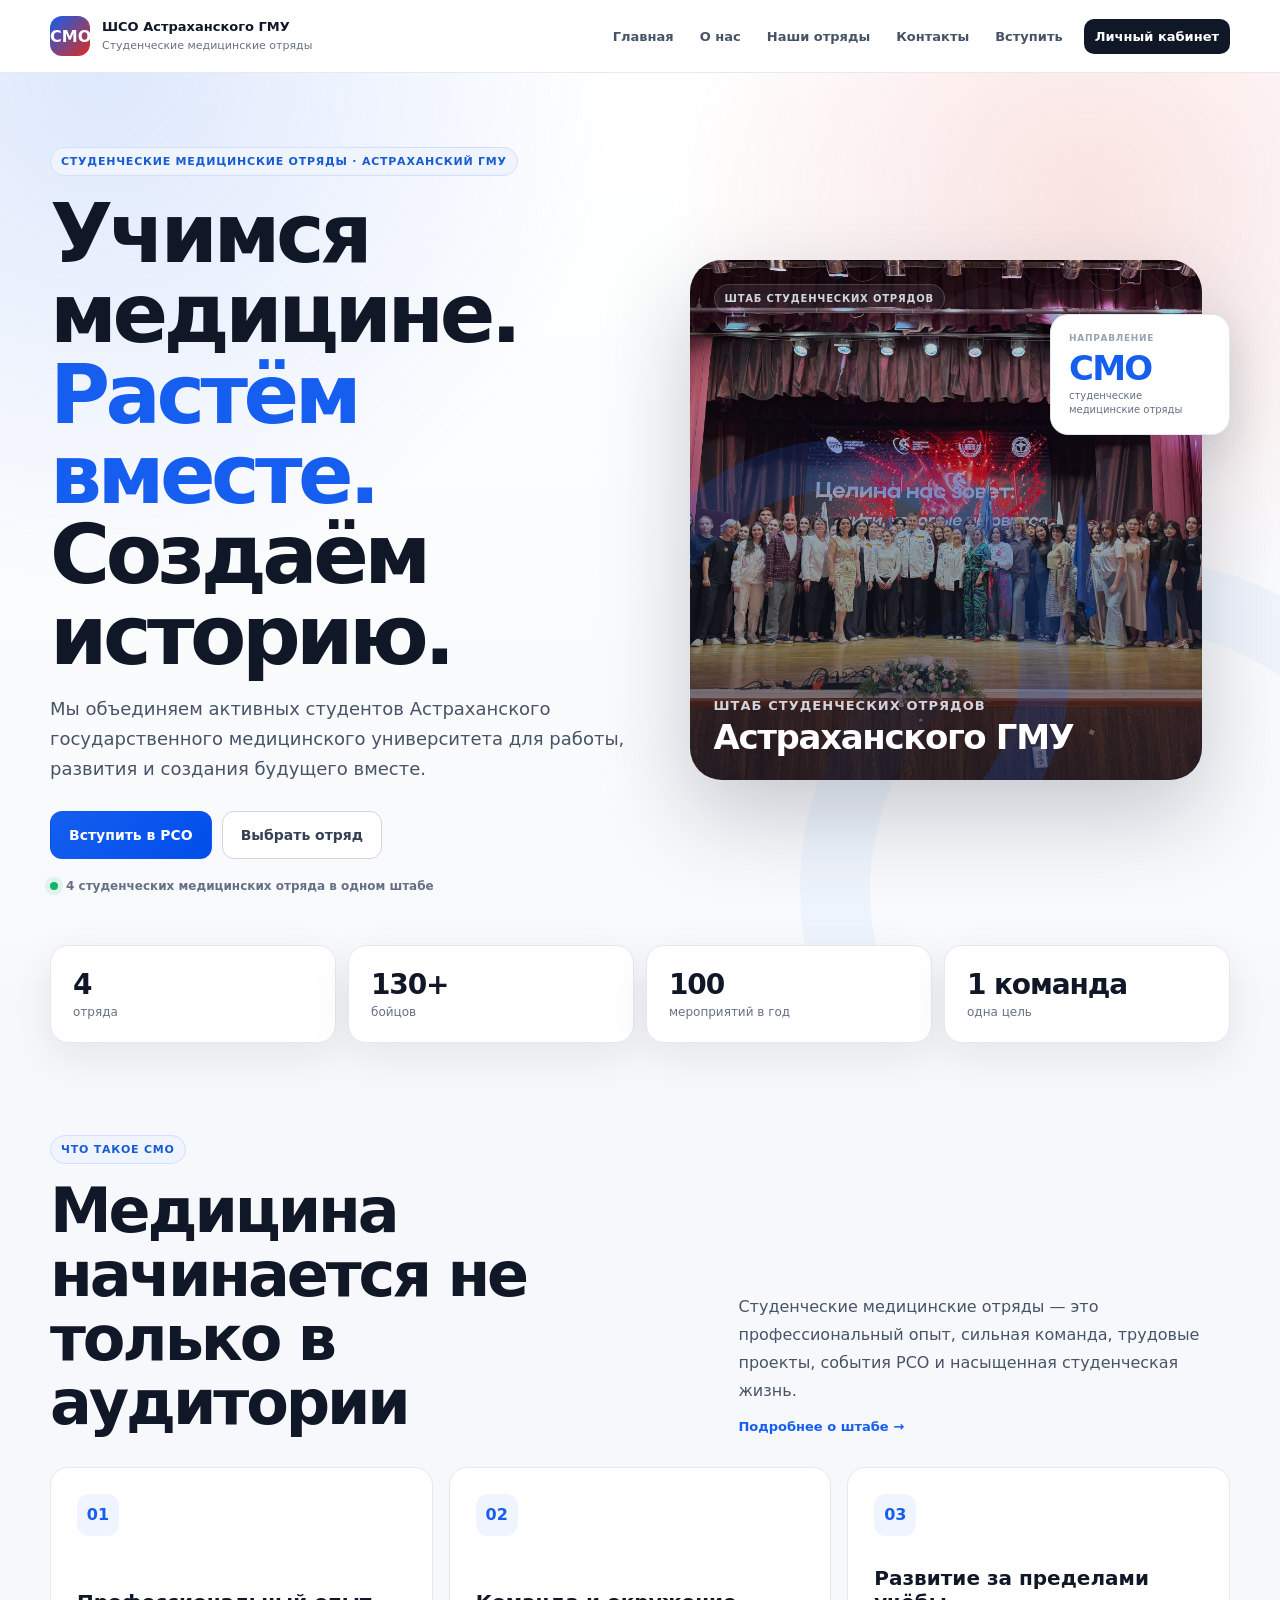
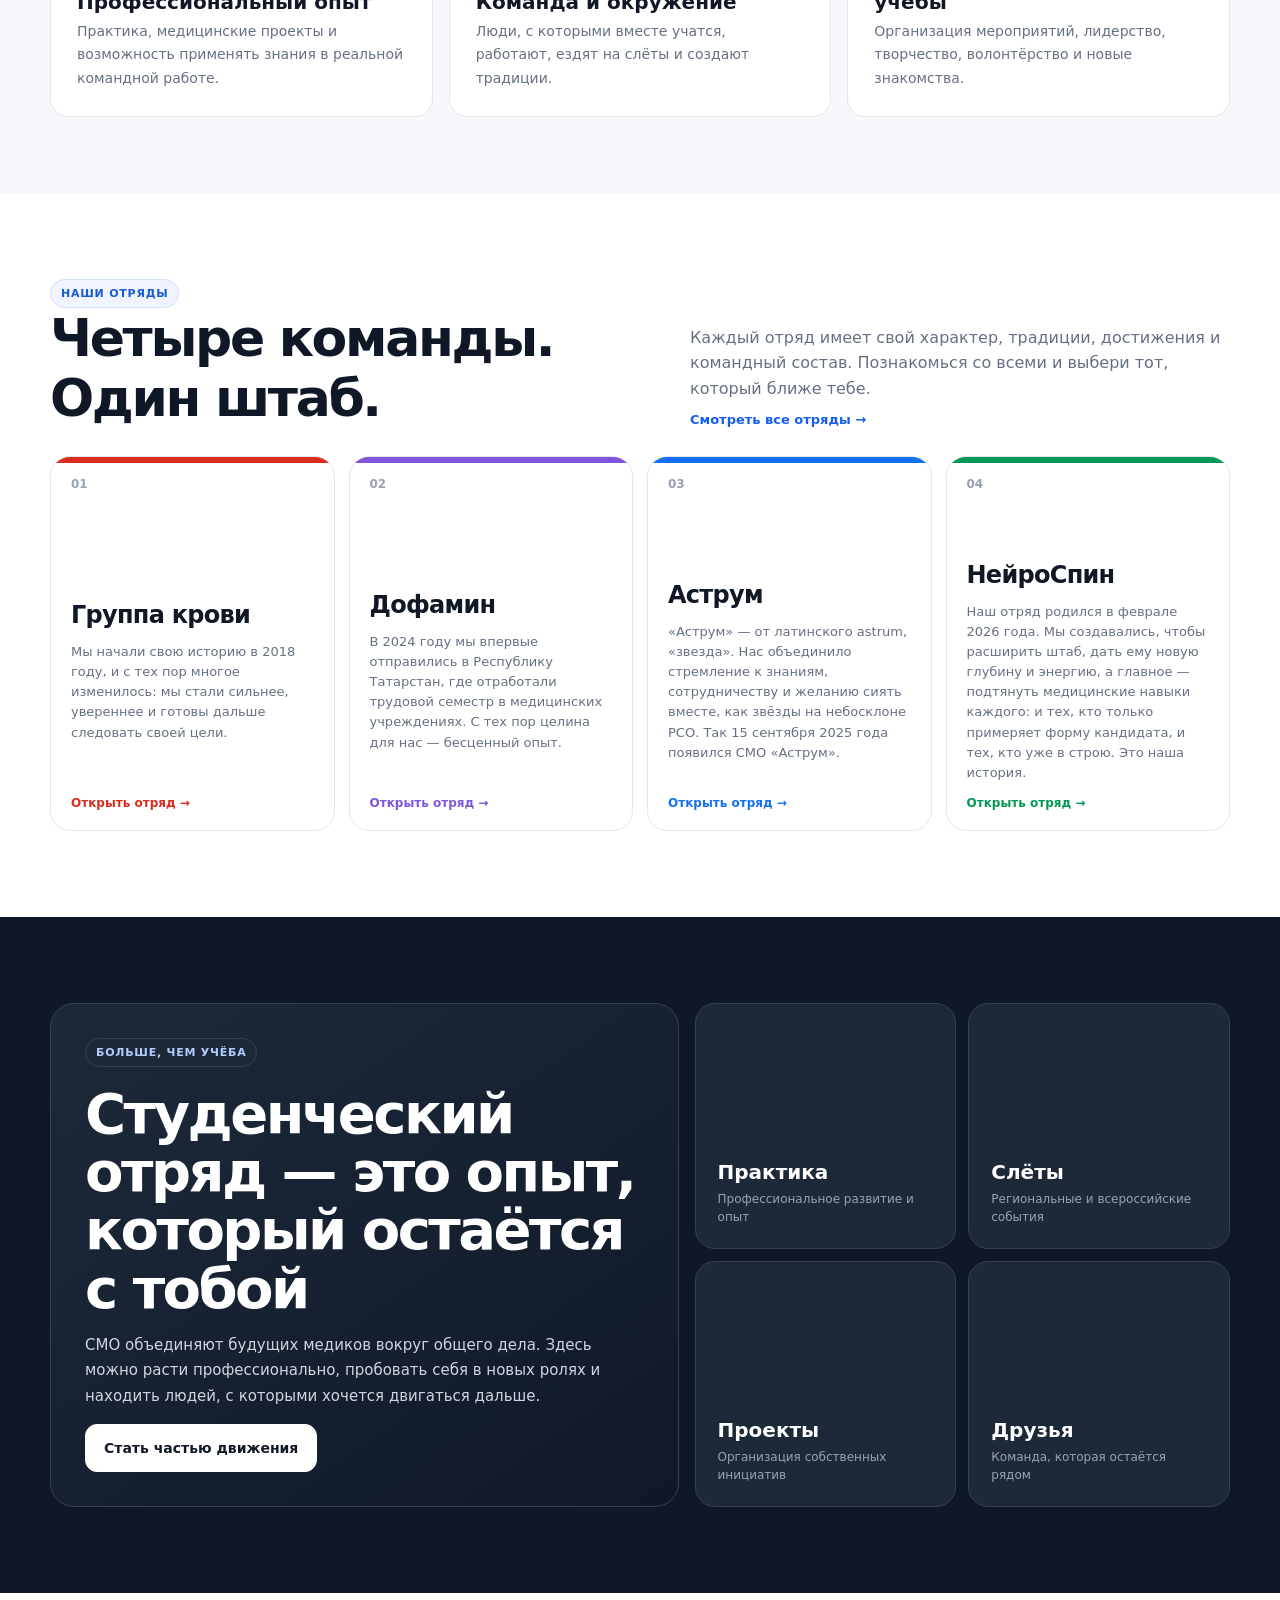
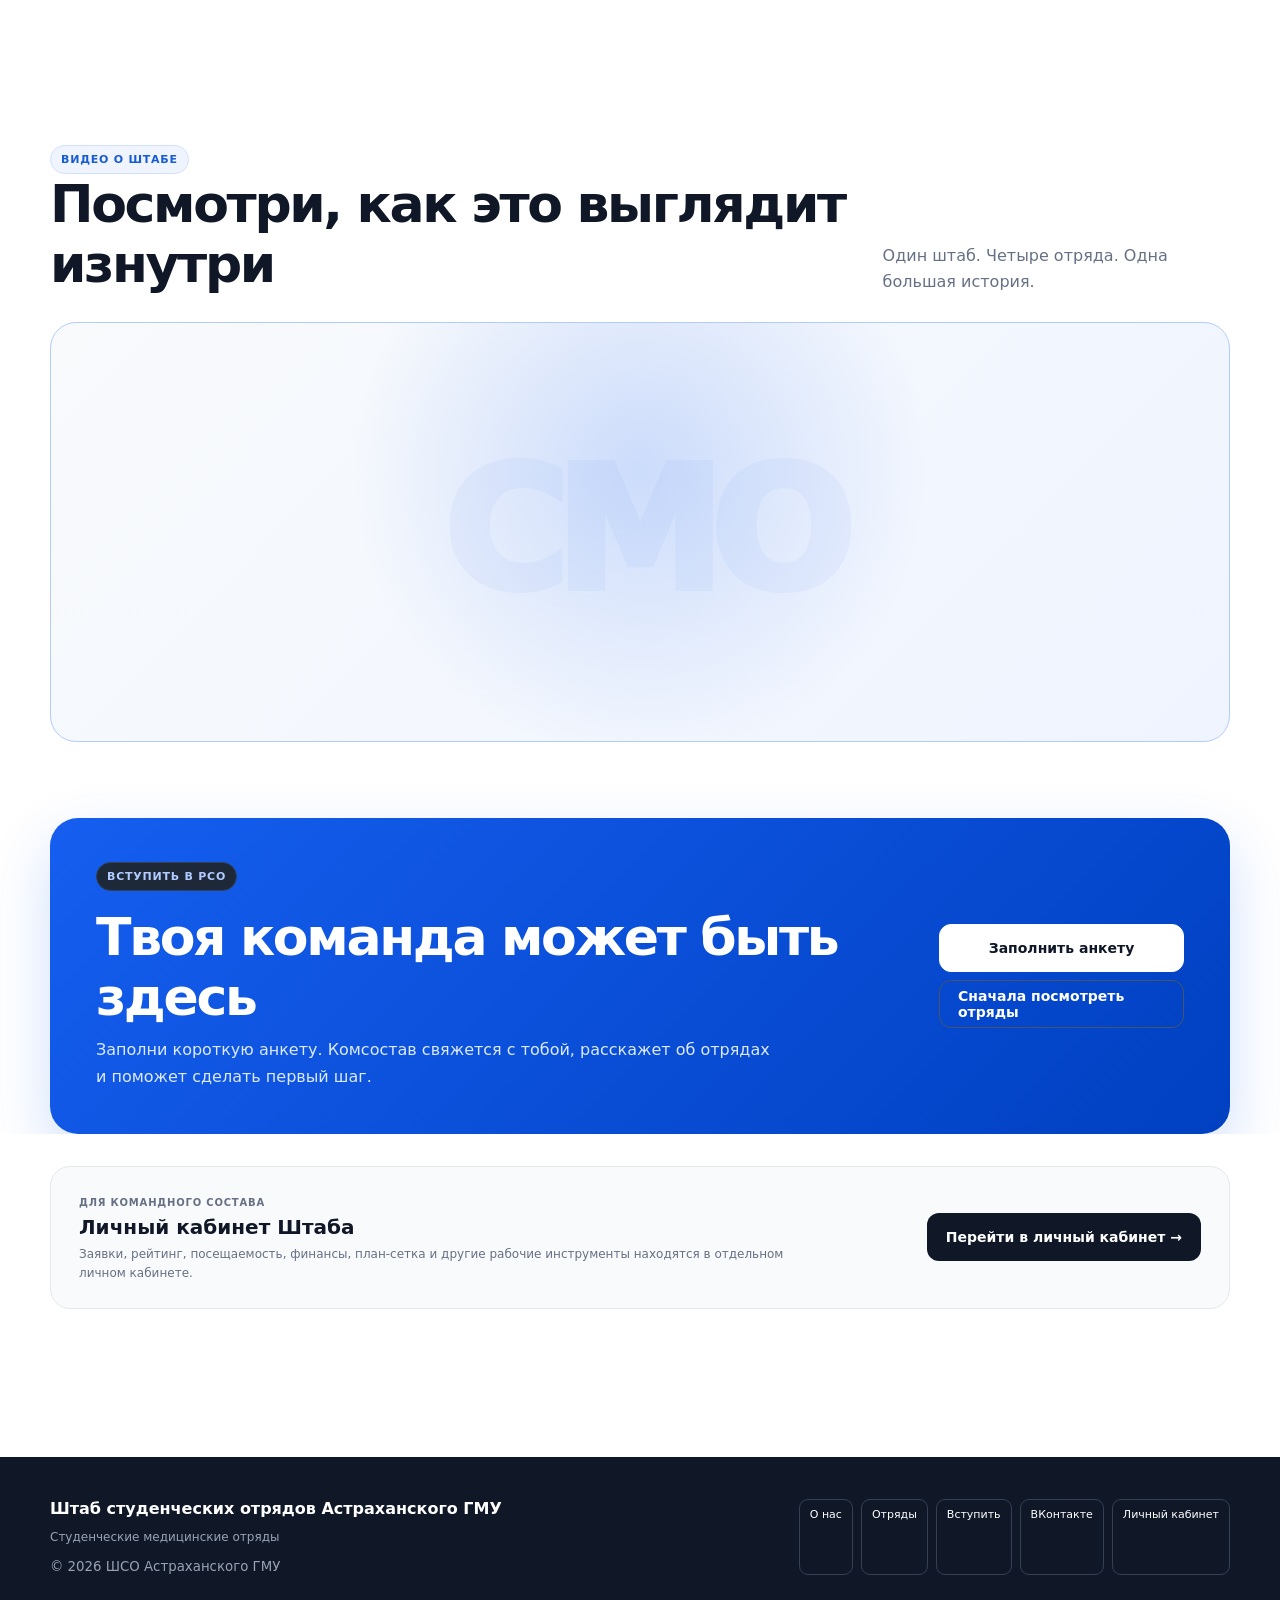
==== commit da38bdff: "Update index.html" ====
--- a/index.html
+++ b/index.html
@@ -116,26 +116,25 @@
   </section>
 
   <section class="section white">
-    <section class="section white">
+<section class="section white">
   <div class="container">
     <div class="section-head section-head-v2">
       <div>
         <span class="eyebrow">Видео о штабе</span>
         <h2>Посмотри, как это выглядит изнутри</h2>
       </div>
-      <p>Один штаб. Четыре отряда. Сотни моментов, которые становятся общей историей.</p>
+      <p>Один штаб. Четыре отряда. Одна большая история.</p>
     </div>
 
     <div class="video-box video-box-v2">
-      <video
-        controls
-        playsinline
-        preload="metadata"
-        style="width:100%; height:auto; display:block; border-radius:inherit;"
-      >
-        <source src="assets/video/shso.mp4" type="video/mp4">
-        Ваш браузер не поддерживает воспроизведение видео.
-      </video>
+      <iframe
+        src="https://rutube.ru/play/embed/60ee13c43e6998a88e3816e66bf47036?p=K0kWUVenqu7zOcgWNroR0g"
+        frameborder="0"
+        allow="clipboard-write; autoplay"
+        webkitallowfullscreen
+        mozallowfullscreen
+        allowfullscreen>
+      </iframe>
     </div>
   </div>
 </section>
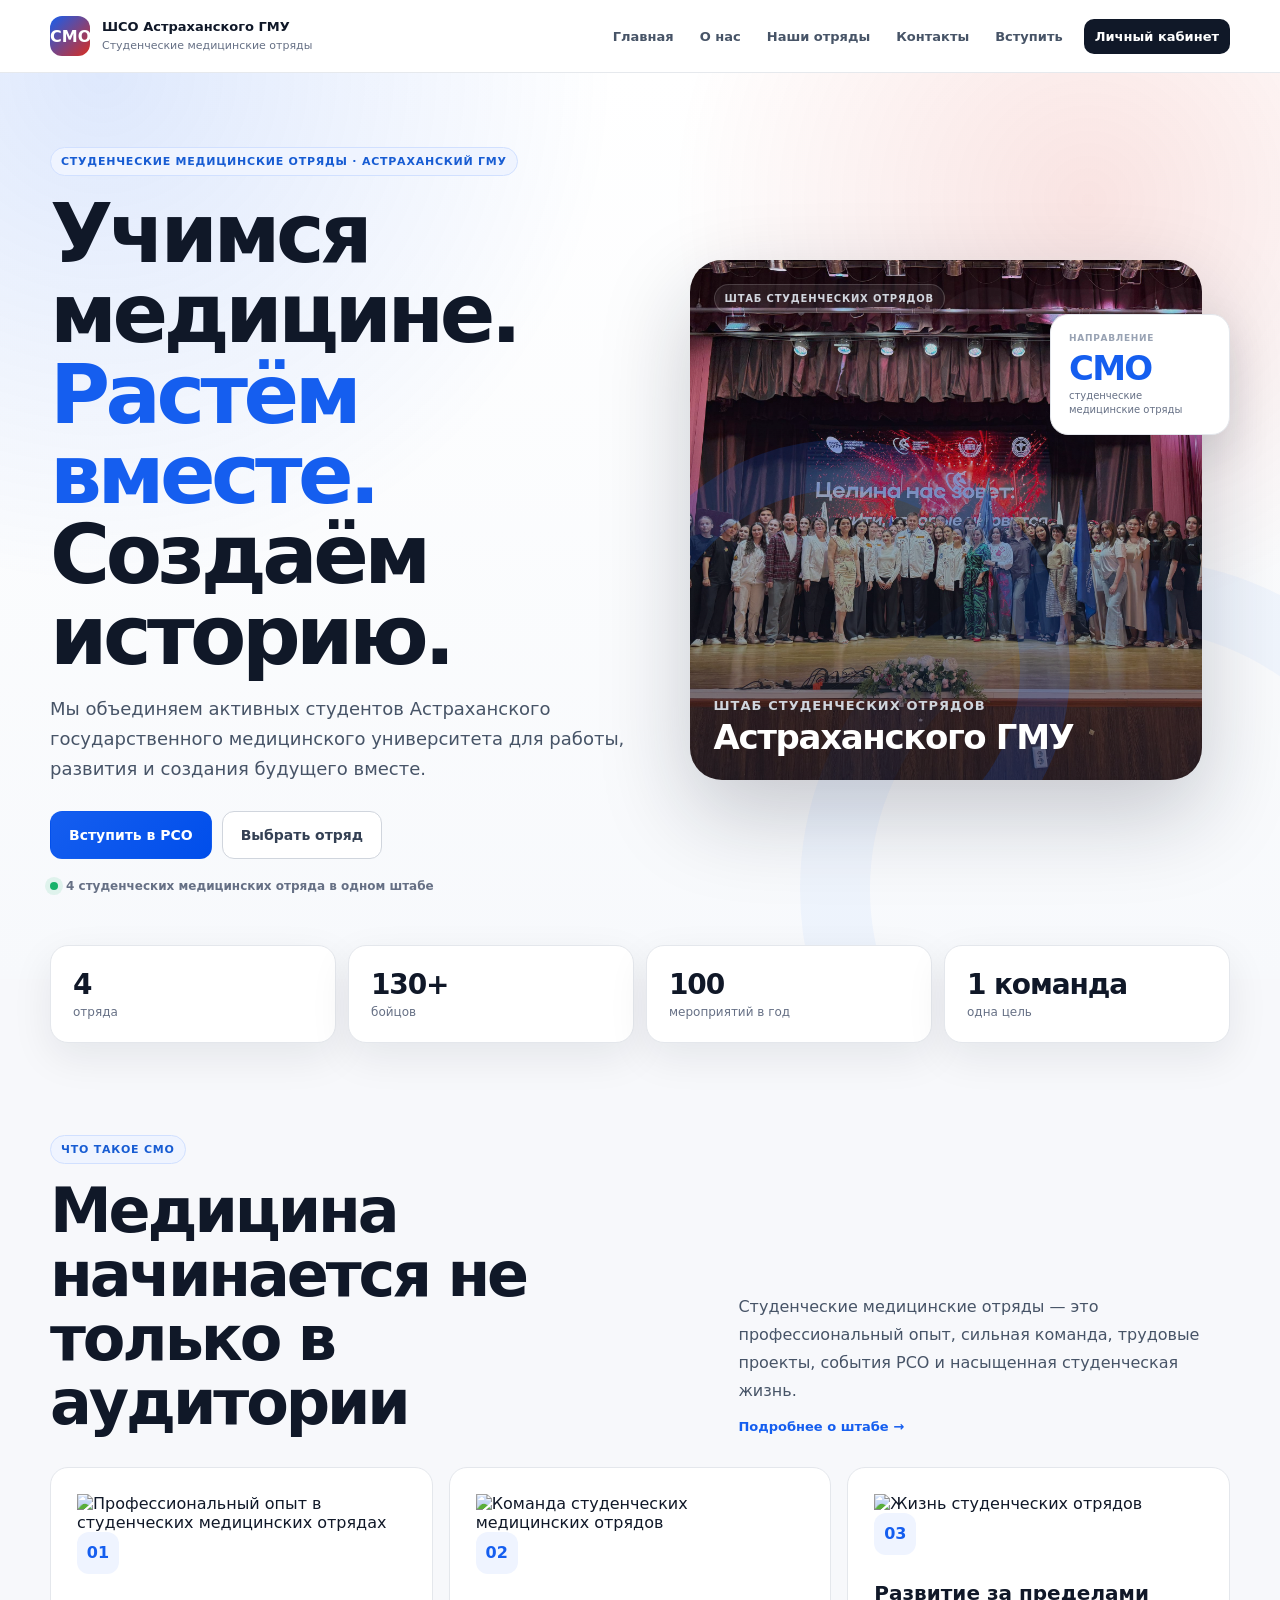
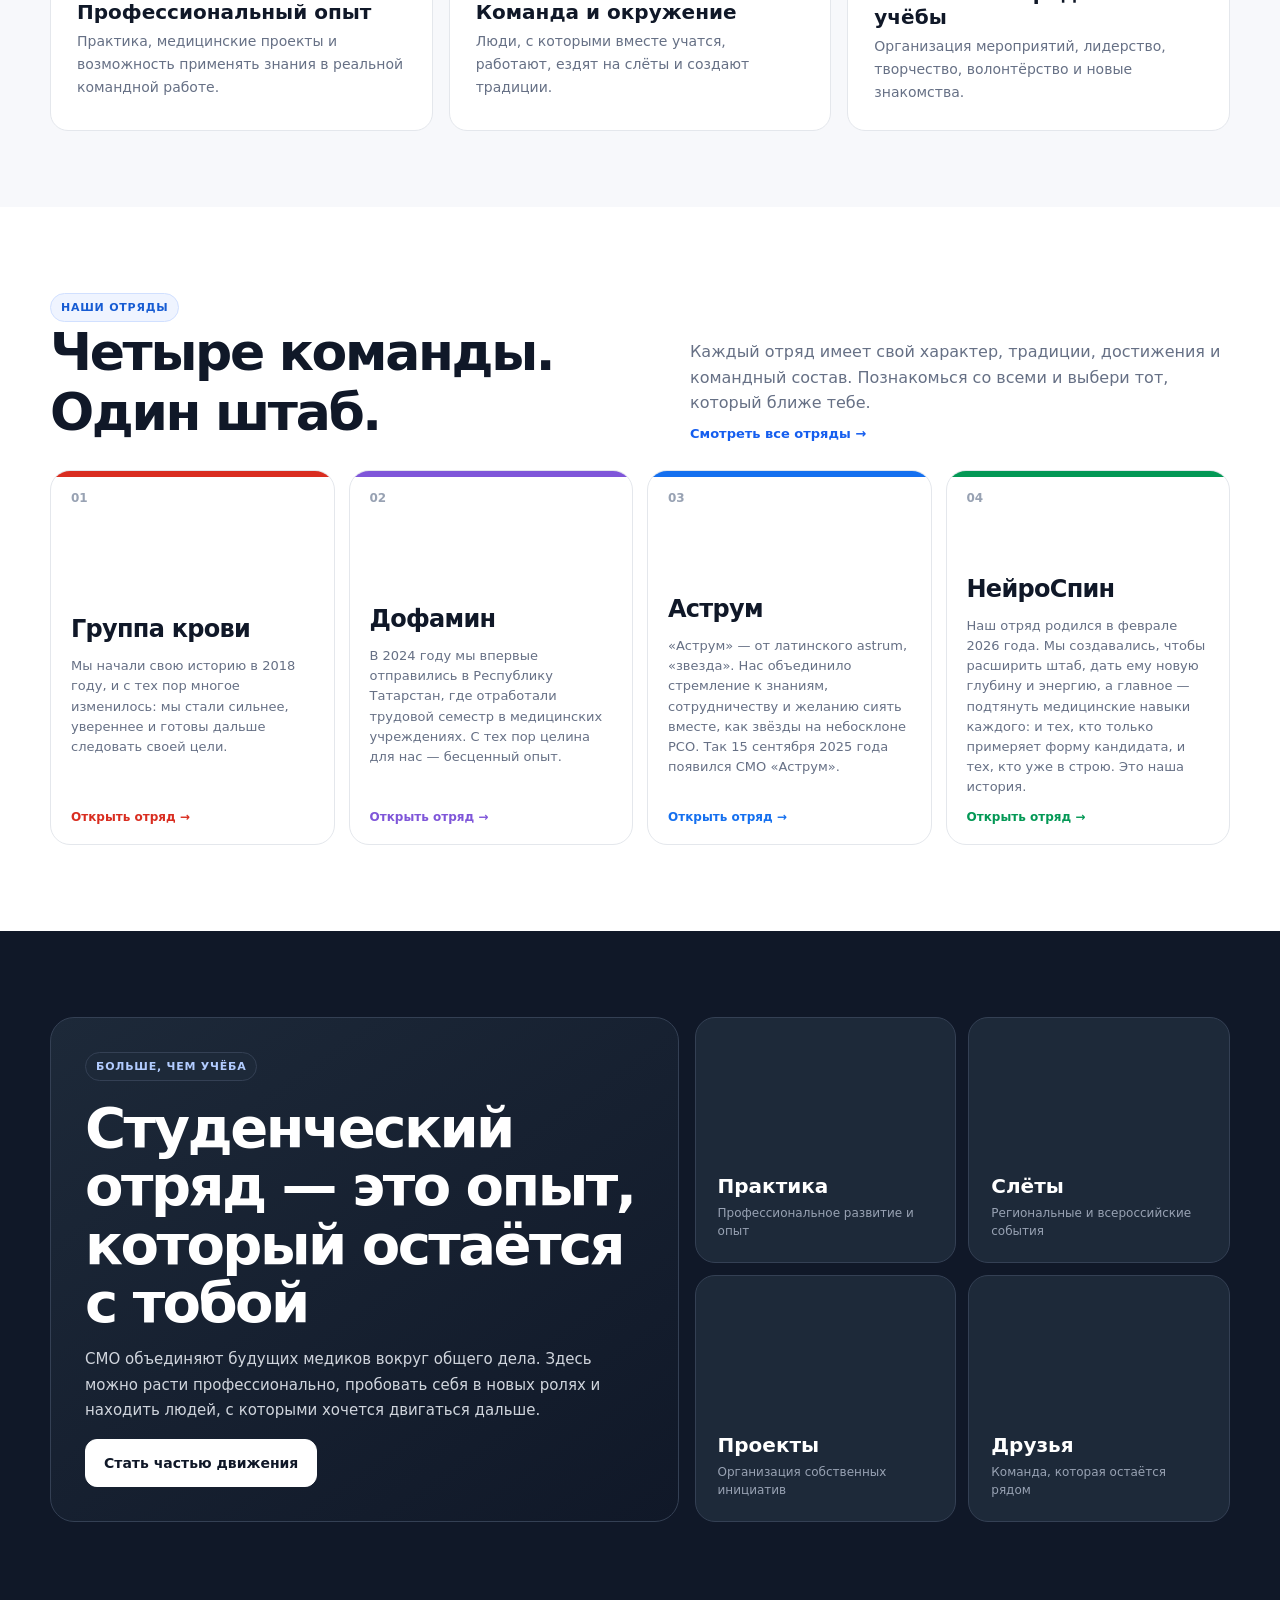
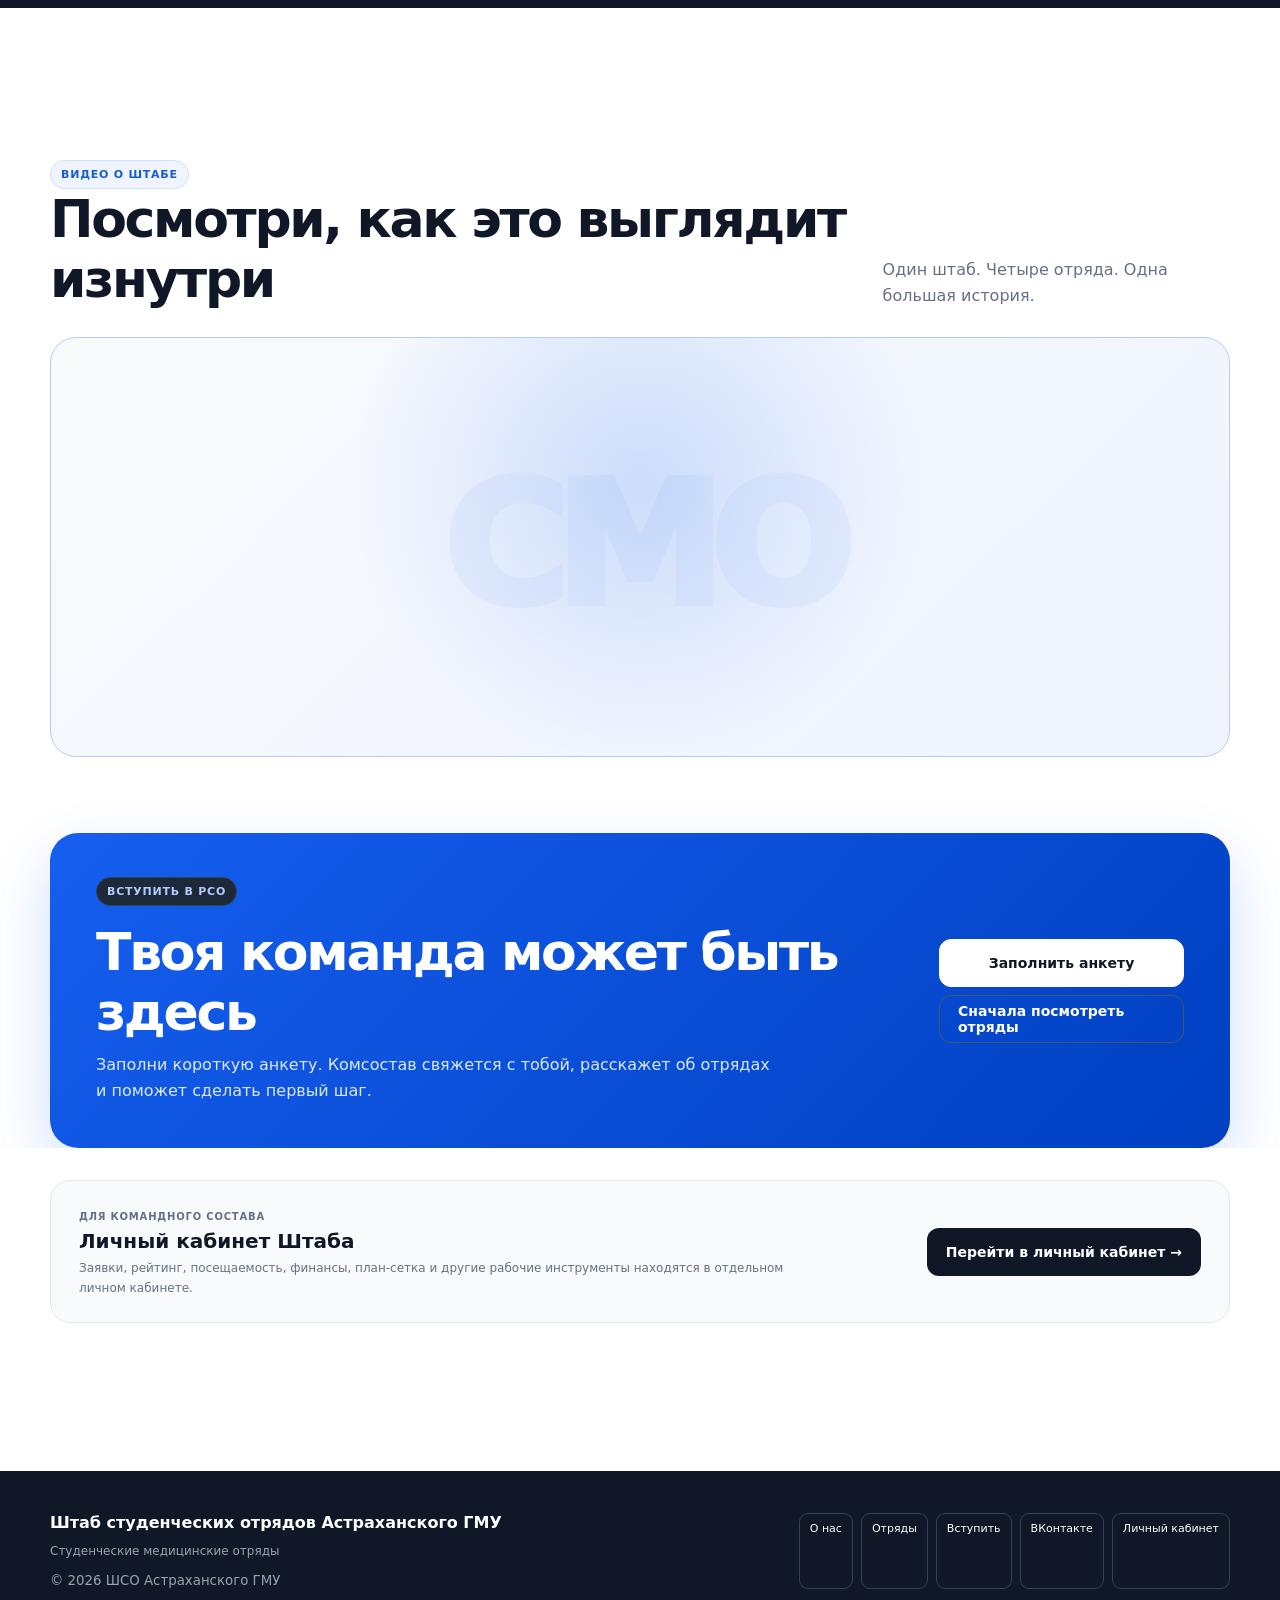
==== commit 581daf50: "Update index.html" ====
--- a/index.html
+++ b/index.html
@@ -61,26 +61,45 @@
       </div>
     </div>
 
-    <div class="container">
-      <div class="feature-grid feature-grid-v2">
-        <article class="feature feature-v2">
-          <div class="icon">01</div>
-          <h3>Профессиональный опыт</h3>
-          <p>Практика, медицинские проекты и возможность применять знания в реальной командной работе.</p>
-        </article>
-        <article class="feature feature-v2">
-          <div class="icon">02</div>
-          <h3>Команда и окружение</h3>
-          <p>Люди, с которыми вместе учатся, работают, ездят на слёты и создают традиции.</p>
-        </article>
-        <article class="feature feature-v2">
-          <div class="icon">03</div>
-          <h3>Развитие за пределами учёбы</h3>
-          <p>Организация мероприятий, лидерство, творчество, волонтёрство и новые знакомства.</p>
-        </article>
-      </div>
-    </div>
-  </section>
+  <div class="container">
+  <div class="feature-grid feature-grid-v2">
+
+    <article class="feature feature-v2 feature-photo-card">
+      <div class="feature-photo">
+        <img src="assets/images/home/experience.jpg" alt="Профессиональный опыт в студенческих медицинских отрядах">
+      </div>
+      <div class="feature-content">
+        <div class="icon">01</div>
+        <h3>Профессиональный опыт</h3>
+        <p>Практика, медицинские проекты и возможность применять знания в реальной командной работе.</p>
+      </div>
+    </article>
+
+    <article class="feature feature-v2 feature-photo-card">
+      <div class="feature-photo">
+        <img src="assets/images/home/team.jpg" alt="Команда студенческих медицинских отрядов">
+      </div>
+      <div class="feature-content">
+        <div class="icon">02</div>
+        <h3>Команда и окружение</h3>
+        <p>Люди, с которыми вместе учатся, работают, ездят на слёты и создают традиции.</p>
+      </div>
+    </article>
+
+    <article class="feature feature-v2 feature-photo-card">
+      <div class="feature-photo">
+        <img src="assets/images/home/life.jpg" alt="Жизнь студенческих отрядов">
+      </div>
+      <div class="feature-content">
+        <div class="icon">03</div>
+        <h3>Развитие за пределами учёбы</h3>
+        <p>Организация мероприятий, лидерство, творчество, волонтёрство и новые знакомства.</p>
+      </div>
+    </article>
+
+  </div>
+</div>
+</section>
 
   <section class="section white teams-home-section">
     <div class="container">
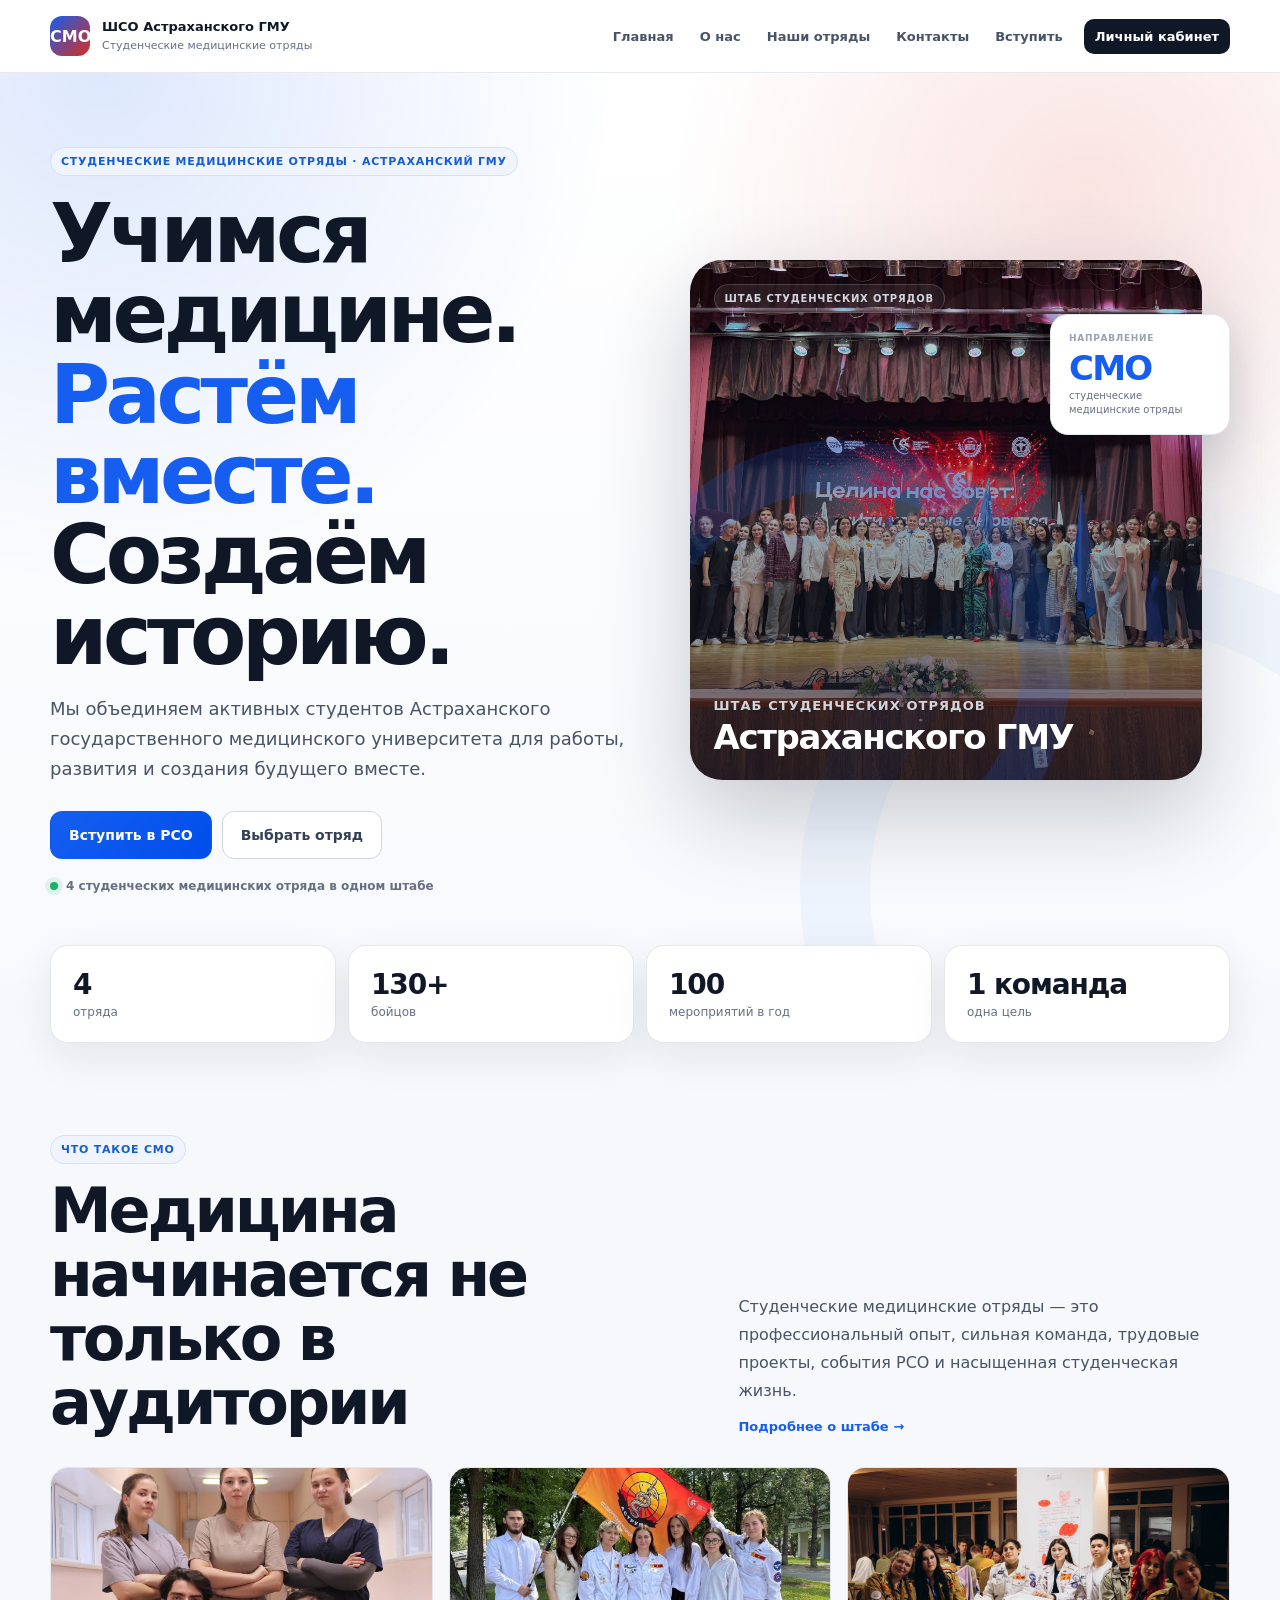
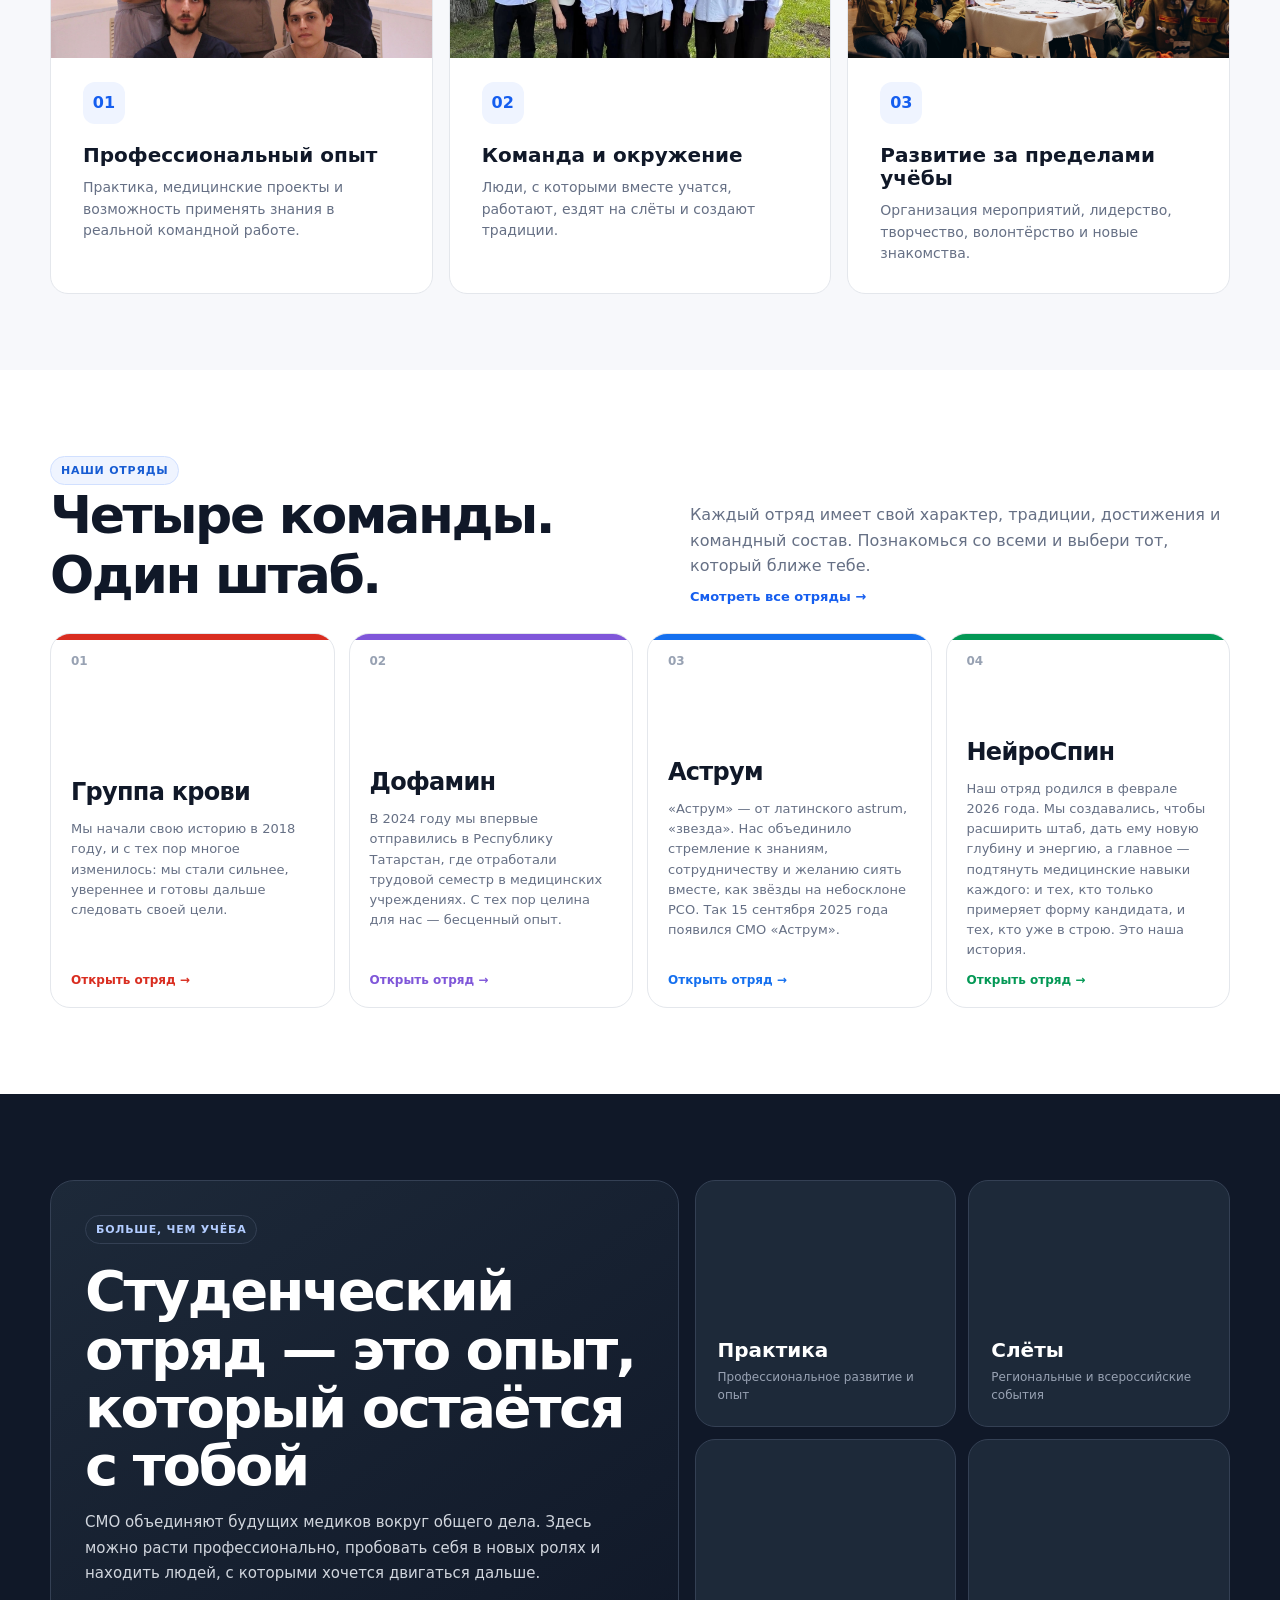
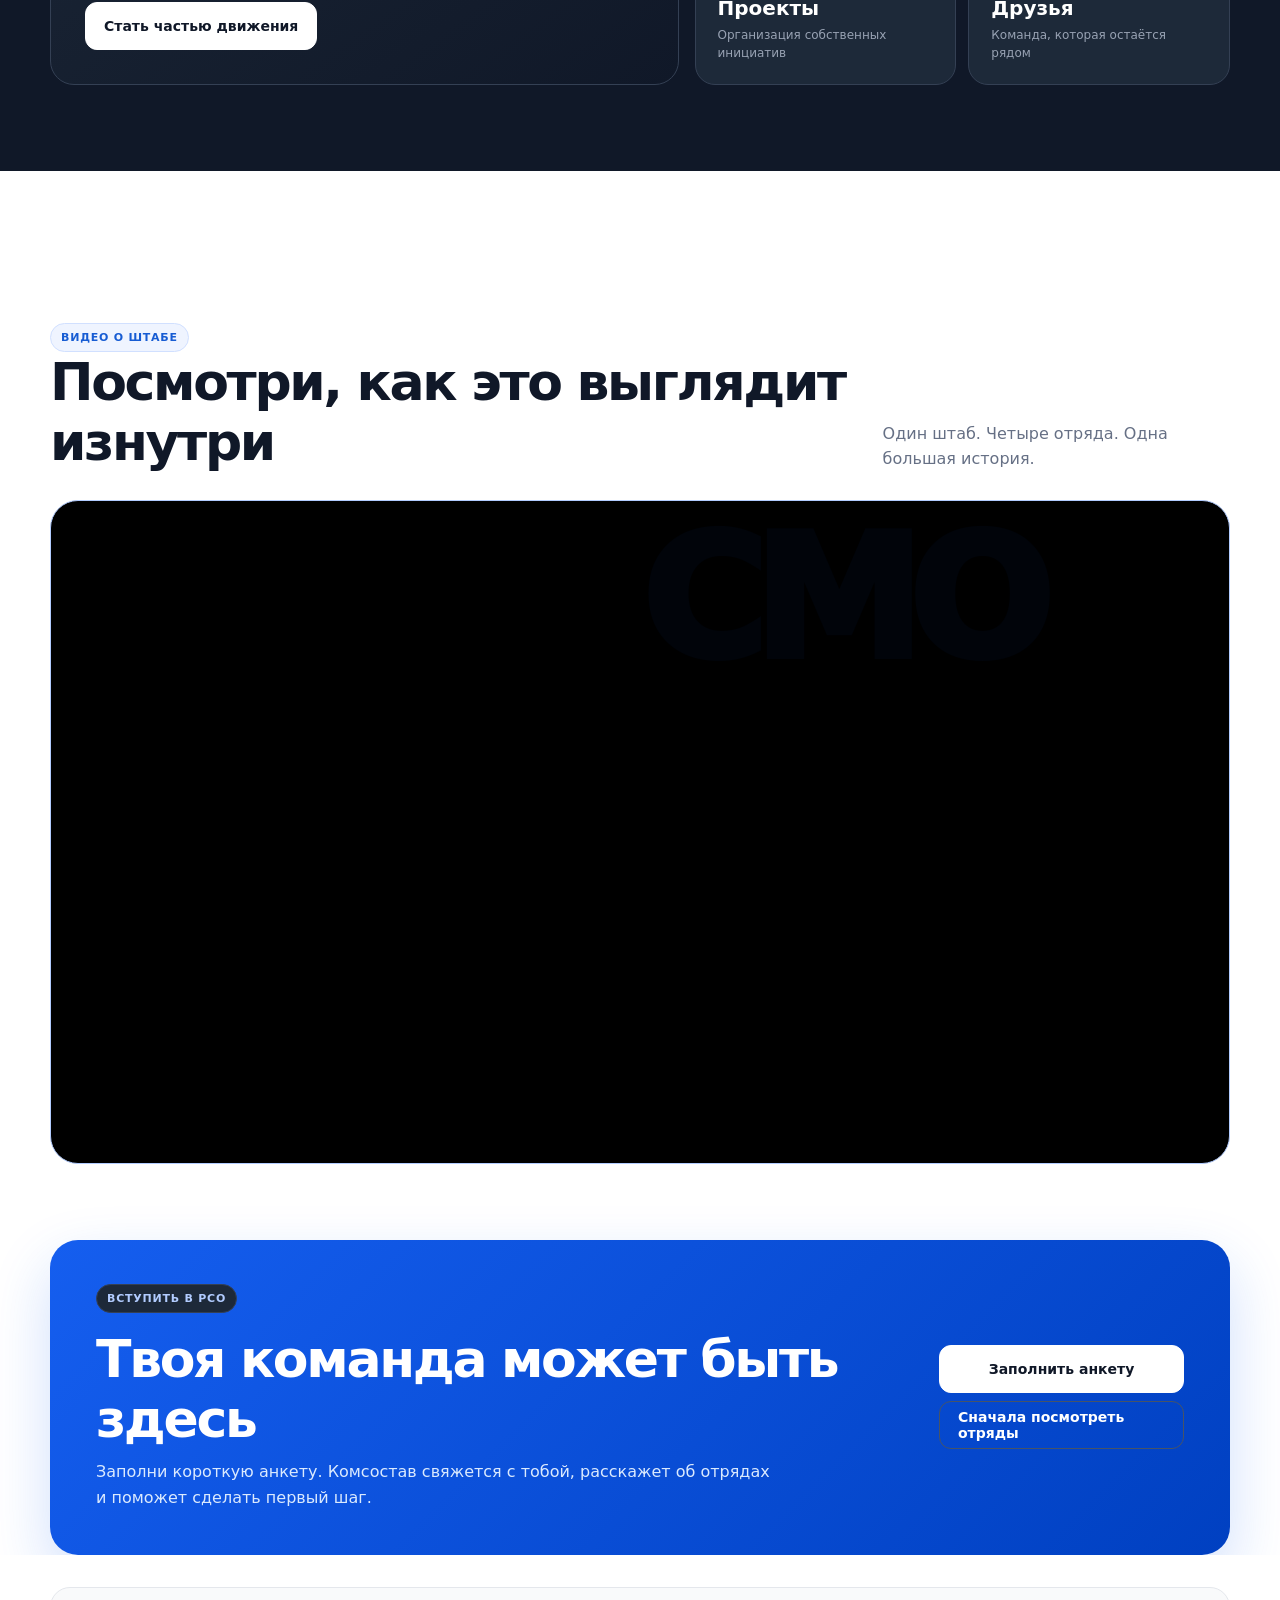
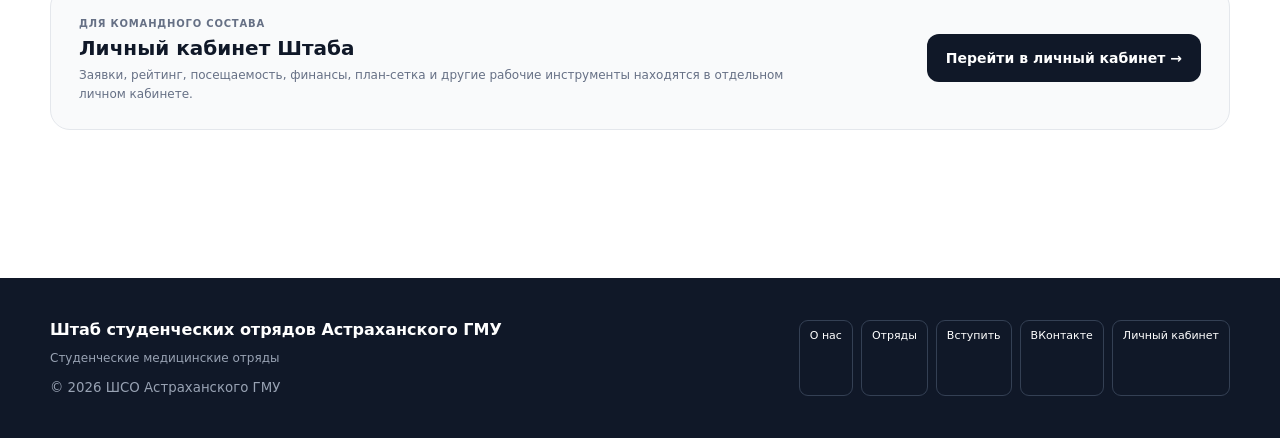
==== commit dc1fc042: "Modify iframe for video with fullscreen support Updated iframe attributes for video embedding." ====
--- a/index.html
+++ b/index.html
@@ -146,15 +146,13 @@
     </div>
 
     <div class="video-box video-box-v2">
-      <iframe
-        src="https://rutube.ru/play/embed/60ee13c43e6998a88e3816e66bf47036?p=K0kWUVenqu7zOcgWNroR0g"
-        frameborder="0"
-        allow="clipboard-write; autoplay"
-        webkitallowfullscreen
-        mozallowfullscreen
-        allowfullscreen>
-      </iframe>
-    </div>
+  <iframe
+    src="https://rutube.ru/play/embed/60ee13c43e6998a88e3816e66bf47036?p=K0kWUVenqu7zOcgWNroR0g"
+    frameborder="0"
+    allow="clipboard-write; autoplay; fullscreen"
+    allowfullscreen>
+  </iframe>
+</div>
   </div>
 </section>
 
--- a/style.css
+++ b/style.css
@@ -158,3 +158,192 @@
   .gallery-final{grid-template-columns:1fr 1fr}
   .gallery-placeholder:first-child{grid-column:1/-1;grid-row:auto;min-height:300px}
 }
+/* ===== Карточки "Что такое СМО" ===== */
+
+.feature-grid-v2 {
+  align-items: stretch;
+}
+
+.feature-photo-card {
+  padding: 0 !important;
+  overflow: hidden;
+  display: flex;
+  flex-direction: column;
+  height: auto !important;
+  min-height: 0 !important;
+}
+
+/* Фото */
+.feature-photo {
+  width: 100%;
+  aspect-ratio: 16 / 8;
+  overflow: hidden;
+  background: #eef3ff;
+  flex-shrink: 0;
+}
+
+.feature-photo img {
+  width: 100%;
+  height: 100%;
+  display: block;
+  object-fit: cover;
+  transition: transform 0.5s ease;
+}
+
+.feature-photo-card:hover .feature-photo img {
+  transform: scale(1.03);
+}
+
+/* Текстовая часть */
+.feature-photo-card .feature-content {
+  padding: 24px 32px 30px !important;
+  display: grid !important;
+  grid-template-rows: 62px 70px auto !important;
+  gap: 0 !important;
+  flex: 0 0 auto !important;
+}
+
+/* Цифры */
+.feature-photo-card .icon {
+  margin: 0 !important;
+  align-self: start;
+}
+
+/* Заголовки */
+.feature-photo-card h3 {
+  margin: 0 !important;
+  padding: 0 !important;
+  min-height: 0 !important;
+
+  display: flex !important;
+  align-items: flex-start !important;
+
+  line-height: 1.12;
+}
+
+/* Описание */
+.feature-photo-card p {
+  margin: 8px 0 0 !important;
+  padding: 0 !important;
+}
+
+/* Телефон */
+@media (max-width: 768px) {
+  .feature-photo {
+    aspect-ratio: 16 / 9;
+  }
+
+  .feature-photo-card .feature-content {
+    padding: 22px 22px 26px !important;
+    grid-template-rows: 58px auto auto !important;
+  }
+
+  .feature-photo-card h3 {
+    margin-bottom: 8px !important;
+  }
+
+  .feature-photo-card p {
+    margin-top: 0 !important;
+  }
+}
+/* ФИНАЛЬНОЕ выравнивание карточек "Что такое СМО" */
+
+.feature-photo-card .feature-content {
+  padding: 24px 32px 28px !important;
+
+  display: flex !important;
+  flex-direction: column !important;
+
+  gap: 0 !important;
+  height: auto !important;
+  min-height: 0 !important;
+  flex: none !important;
+}
+
+/* Цифра */
+.feature-photo-card .icon {
+  margin: 0 0 20px 0 !important;
+  flex: none !important;
+}
+
+/* Заголовок */
+.feature-photo-card h3 {
+  margin: 0 0 10px 0 !important;
+  padding: 0 !important;
+
+  min-height: 0 !important;
+  height: auto !important;
+
+  display: block !important;
+
+  line-height: 1.15 !important;
+}
+
+/* Описание */
+.feature-photo-card p {
+  margin: 0 !important;
+  padding: 0 !important;
+
+  min-height: 0 !important;
+  height: auto !important;
+
+  line-height: 1.55 !important;
+}
+
+/* Убираем лишнее растягивание самих карточек */
+.feature-photo-card {
+  height: auto !important;
+  min-height: 0 !important;
+  align-self: start !important;
+}
+/* Одинаковая высота трёх карточек */
+.feature-grid-v2 {
+  align-items: stretch !important;
+}
+
+.feature-photo-card {
+  height: 100% !important;
+  align-self: stretch !important;
+}
+
+/* Контент остаётся компактным сверху */
+.feature-photo-card .feature-content {
+  height: auto !important;
+  min-height: 0 !important;
+  flex: 0 0 auto !important;
+}
+/* ===== Большой RUTUBE-плеер ===== */
+
+.video-box.video-box-v2 {
+  position: relative !important;
+  width: 100% !important;
+  height: auto !important;
+  aspect-ratio: 16 / 9 !important;
+
+  padding: 0 !important;
+  margin: 0 !important;
+
+  overflow: hidden !important;
+  border-radius: 28px !important;
+  background: #000 !important;
+
+  display: block !important;
+}
+
+.video-box.video-box-v2 iframe {
+  position: absolute !important;
+  top: 0 !important;
+  left: 0 !important;
+
+  width: 100% !important;
+  height: 100% !important;
+
+  min-width: 100% !important;
+  min-height: 100% !important;
+
+  margin: 0 !important;
+  padding: 0 !important;
+
+  border: 0 !important;
+  display: block !important;
+}
